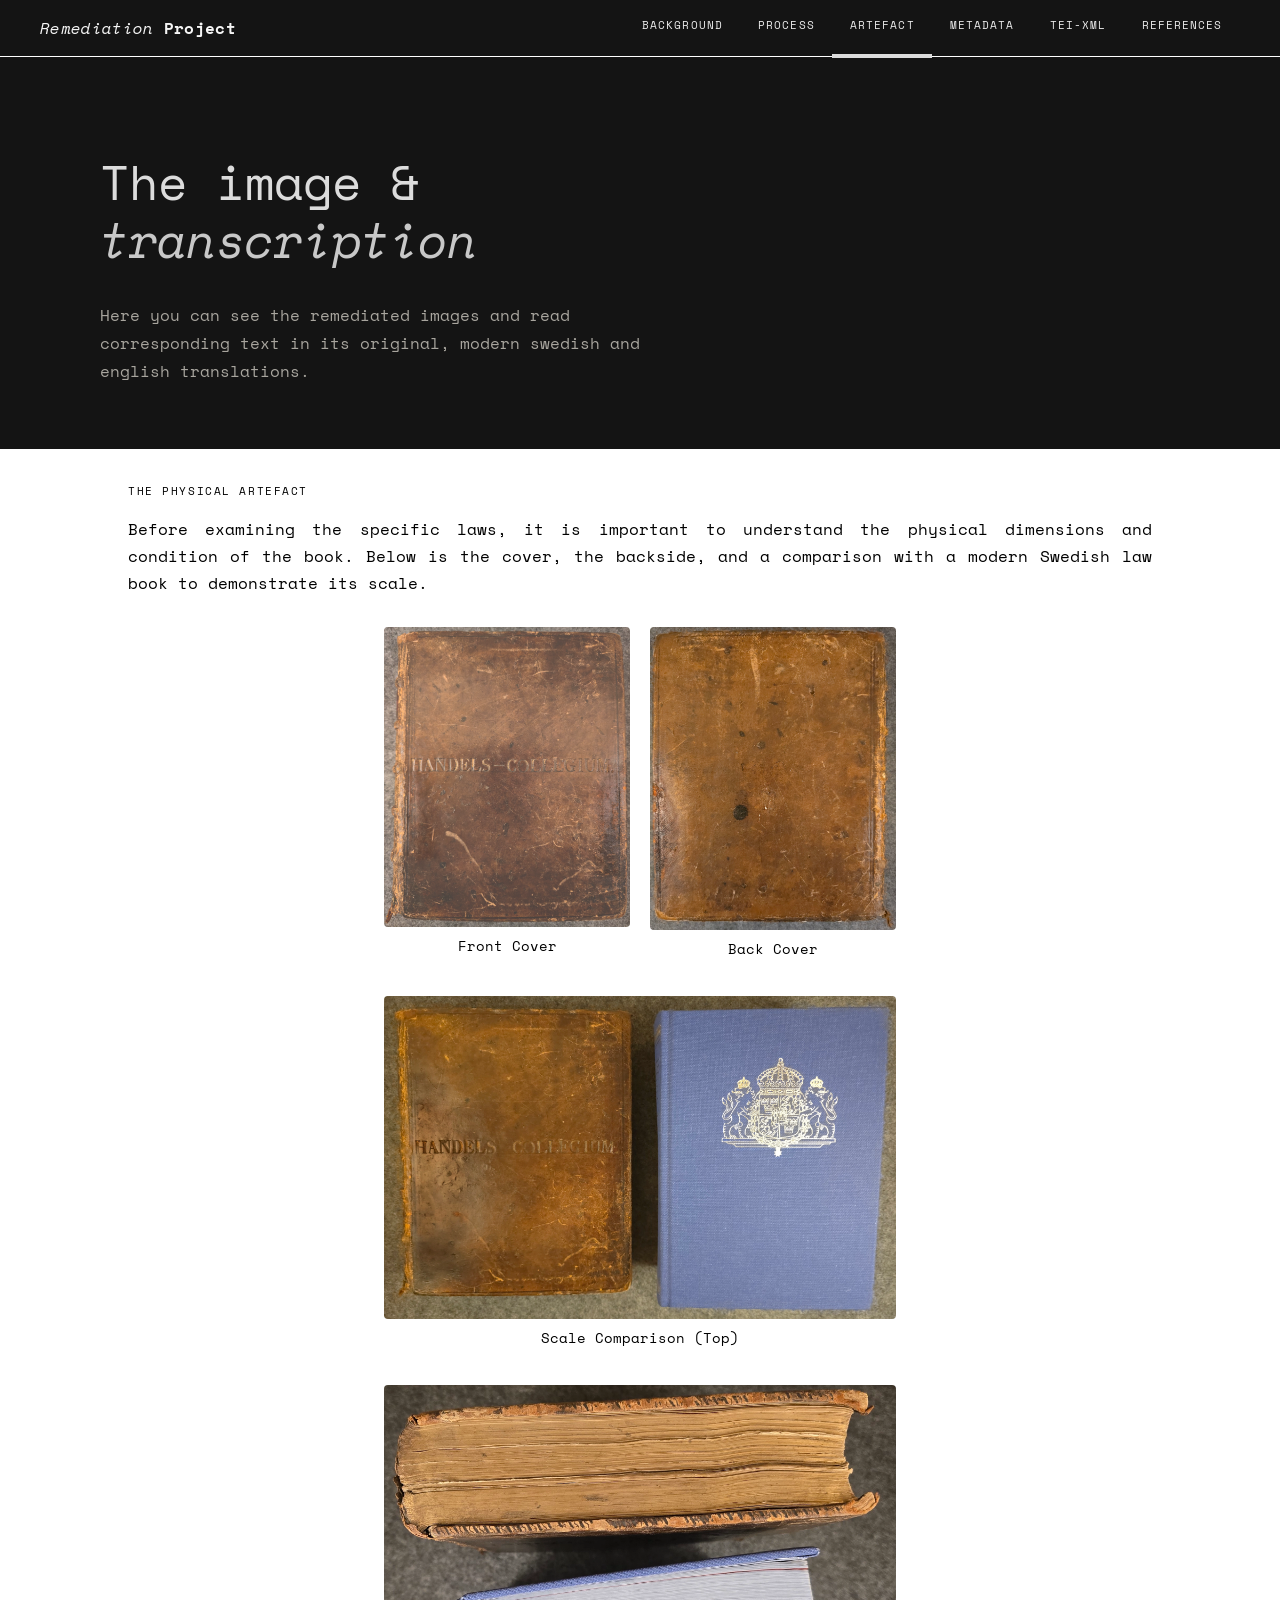
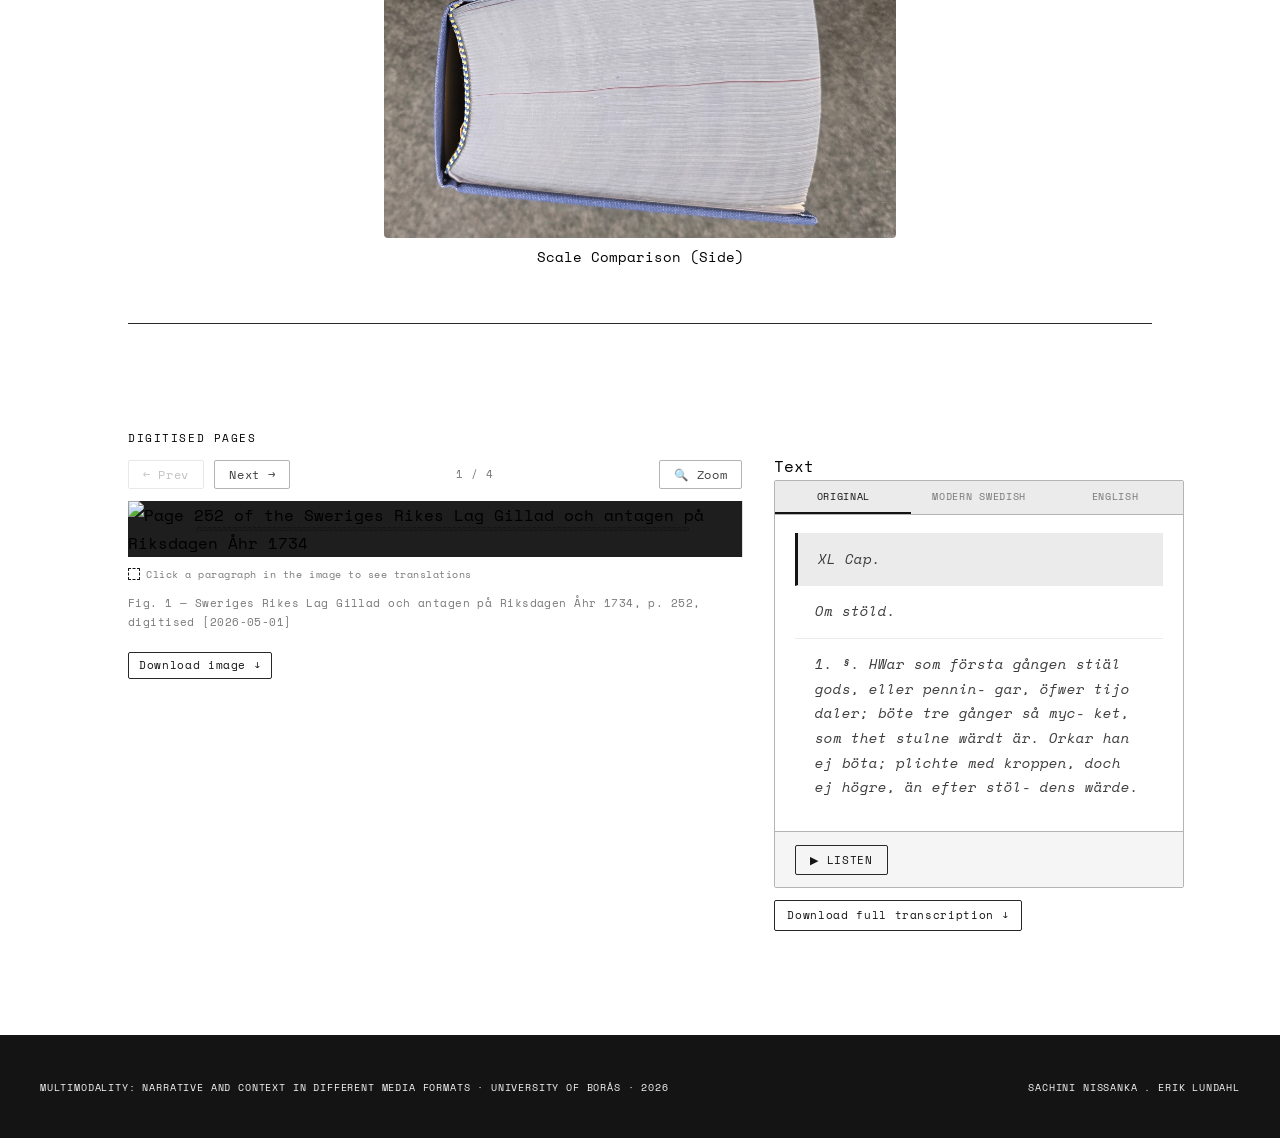
==== artefact.html @ ec4bb56c "add gitignore for .tiff files, finalized process page, changed jpeg to webp for all files, add .tiff" ====
<!DOCTYPE html>
<html lang="en">
<head>
  <meta charset="UTF-8">
  <meta name="viewport" content="width=device-width, initial-scale=1.0">
  <title>Multimodality Remediation Project</title>
  <link href="https://fonts.googleapis.com/css2?family=Space+Mono:wght@400;700&display=swap" rel="stylesheet">
  <link rel="stylesheet" href="style.css">
  <script src="https://code.responsivevoice.org/responsivevoice.js?key=Y696Lh6s"></script>
</head>
<body>
    <nav>
        <a href="index.html" class="nav-logo">Remediation <span>Project</span></a>
        <ul class="nav-links">
            <li><a href="index.html">Background</a></li>
            <li><a href="process.html">Process</a></li>
            <li><a href="artefact.html", class="active">Artefact</a></li>
            <li><a href="metadata.html">Metadata</a></li>
            <li><a href="teixml.html">TEI-XML</a></li>
            <li><a href="references.html">references</a></li>
        </ul>
    </nav>
    <header class="page-header">
        <div class="page-header-inner">
            <h1>The image &<br><em>transcription</em></h1>
            <p>Here you can see the remediated images and read corresponding text in its original, modern swedish and english translations.</p>
        </div>
    </header>
    <div class="lightbox" id="lightbox" onclick="closeLightbox()">
      <div class="lightbox-inner" onclick="event.stopPropagation()">
        <button class="lightbox-close" onclick="closeLightbox()">&times;</button>
        <img class="lightbox-img" id="lightbox-img" src="" alt="">
      </div>
    </div>
    <main class="artefact-main" style="padding-bottom: 2rem;">
        <div>
            <span class="topic">The Physical Artefact</span>
            <div class="bodytext">
                <p>Before examining the specific laws, it is important to understand the physical dimensions and condition of the book. Below is the cover, the backside, and a comparison with a modern Swedish law book to demonstrate its scale.</p>
            </div>
            
            <div class="book-showcase-grid"> 
                <div class="gallery-item">
                    <img src="assets/images/DocumentCoverwMetadata.webp" alt="Front cover of the 1734 Law book">
                    <p class="caption">Front Cover</p>
                </div>
                <div class="gallery-item">
                    <img src="assets/images/BackgroundDocumentwMetadata.webp" alt="Back cover of the 1734 Law book">
                    <p class="caption">Back Cover</p>
                </div>

                <div class="gallery-item showcase-wide">
                    <img src="assets/images/DocumentComparisonTopwMetadata.webp" alt="1734 Law book next to modern law book">
                    <p class="caption">Scale Comparison (Top)</p>
                </div>
                <div class="gallery-item showcase-wide">
                    <img src="assets/images/DocumentComparisonSidewMetadata.webp" alt="Thickness comparison of the books">
                    <p class="caption">Scale Comparison (Side)</p>
                </div>
            </div>
        </div>
        <hr class="rule">
    </main>

    <main class="artefact-main">
        <div class="image-page-grid">
    <div>
      <span class="topic">Digitised pages</span>
      <div class="img-nav">
        <button class="nav-btn" id="prev-btn" onclick="changeImage(-1)" disabled>&larr; Prev</button>
        <button class="nav-btn" id="next-btn" onclick="changeImage(1)">Next &rarr;</button>
        <span class="img-counter" id="img-counter">1 / 4</span>
        <button class="nav-btn zoom-btn" onclick="openLightbox()" title="Zoom in">&#128269; Zoom</button>
      </div>
      <div class="img-container" id="img-container">
        <img
          id="main-img"
          src="assets/images/P1stoldwMetadataedit.webp"
          alt="Page 252 of the Sweriges Rikes Lag Gillad och antagen på Riksdagen Åhr 1734"
        >
        <div class="zone-overlay" id="zone-overlay"></div>
      </div>
      <p class="img-hint">Click a paragraph in the image to see translations</p>
      <p class="img-caption" id="img-caption">Fig. 1 &mdash; Sweriges Rikes Lag Gillad och antagen på Riksdagen Åhr 1734, p. 252, digitised [2026-05-01]</p>
      <a class="img-download" href="assets/images/P1stoldwMetadataedit.webp" download id="img-download">Download image &darr;</a>
    </div>
    <div class="trans-right">
      <span class="label">Text</span>
      <div class="trans-card visible" id="trans-card">
        <div class="trans-tabs">
          <button class="trans-tab active" data-tab="original" onclick="switchTab(this)">Original</button>
          <button class="trans-tab" data-tab="modern" onclick="switchTab(this)">Modern Swedish</button>
          <button class="trans-tab" data-tab="english" onclick="switchTab(this)">English</button>
        </div>
        <div class="trans-body" id="trans-body"></div>
        <div class="tts-bar">
          <button class="tts-btn" id="tts-btn" onclick="toggleSpeech()">&#9654; Listen</button>
        </div>
      </div>
      <a class="trans-download" id="trans-download" href="assets/transcriptions/lb17919007_5_0288.txt" download>
        Download full transcription &darr;
      </a>
    </div>
  </div>
  </div>
    </main>
    <footer>
        <p>Multimodality: Narrative and Context in Different Media Formats · University of Borås · 2026</p>
        <p>Sachini Nissanka . Erik Lundahl</p>
    </footer>
<script src="script.js"></script>
</body>
</html>
---- style.css ----
html {
  background-color: rgb(255, 255, 255);
  font-family: "Space Mono", monospace;
  font-size: 16px;
  scroll-behavior: smooth;
  margin: 0;
  padding: 0;
} 

body {
  line-height: 1.75;
  min-height: 100vh;
  margin: 0;
  padding: 0;
}

nav {
  position: sticky;
  top: 0;
  z-index: 100;
  height: 56px;
  background: rgb(20, 20, 20);
  border-bottom: 1px solid rgb(255, 255, 255);
  display: flex;
  align-items: center;
  justify-content: space-between;
  padding: 0 2.5rem;
}

.nav-logo {
  font-size: 1rem;
  font-style: italic;
  color: rgb(245, 245, 245);
  letter-spacing: 0.02em;
  text-decoration: none;
}

.nav-logo span {
  color: rgb(245, 245, 245);
  font-style: normal;
  font-weight: 600;
}

.nav-links {
  display: flex;
  gap: 0;
  list-style: none;
}

.nav-links a {
  display: flex;
  align-items: center;
  height: 56px;
  padding: 0 1.1rem;
  font-size: 0.68rem;
  letter-spacing: 0.1em;
  text-transform: uppercase;
  color: rgb(235, 235, 235);
  text-decoration: none;
  border-bottom: 4px solid transparent;
  transition: color 0.2s, border-color 0.2s;
}

.nav-links a:hover,
.nav-links a.active {
  color: rgb(235, 235, 235);
  border-bottom-color: rgb(220, 220, 220);
}

.page-header {
  background: rgb(20, 20, 20);
  color: rgb(220, 220, 220);
  padding: 4rem 2.5rem 3rem;
  position: relative;
  overflow: hidden;
}

.page-header-inner {
  max-width: 1080px;
  margin: 0 auto;
}

.page-header h1 {
  font-size: clamp(1.8rem, 4vw, 3rem);
  font-weight: 400;
  line-height: 1.2;
  max-width: 640px;
}

.page-header h1 em {
  color: rgb(200, 200, 200);
}

.page-header p {
  margin-top: 1rem;
  font-size: 1rem;
  color: rgba(247,242,232,0.65);
  max-width: 540px;
  font-weight: 300;
}

main {
  max-width: 1080px;
  margin: 0 auto;
  padding: 3rem 2.5rem 5rem;
}

.topic {
  font-size: 0.7rem;
  letter-spacing: 0.14em;
  text-transform: uppercase;
  margin-bottom: 0.75rem;
  display: block;
}

.bodytext h2 {
  font-size: 1.35rem;
  font-weight: 400;
  margin: 2rem 0 0.75rem;
}

.bodytext h2:first-child { margin-top: 0; }

.bodytext p {
  margin-bottom: 1rem;
  font-size: 0.97rem;
  text-align: justify;
}

.bodytext p:last-child { margin-bottom: 0; }

.bodytext ol {
  padding-left: 1.5rem;
  margin-bottom: 1rem;
}

.bodytext ol li {
  font-size: 0.97rem;
  line-height: 2;
  margin-bottom: 1rem;
  text-align: justify;
}

.rule {
  border: none;
  border-top: 1px solid rgb(40, 40, 40);
  margin: 2.5rem 0;
  position: relative;
}

.rule::after {
  background: rgb(255, 255, 255); 
  color: rgb(120, 120, 120);
}

.image-page-grid {
      display: grid;
      grid-template-columns: 1fr 1fr;
      gap: 2.5rem;
      align-items: start;
      margin: 2rem 0;
    }

    @media (max-width: 700px) {
        .image-page-grid { grid-template-columns: 1fr; }
    }

    .img-nav {
      display: flex;
      align-items: center;
      gap: 10px;
      margin-bottom: 0.75rem;
    }

    .nav-btn {
        padding: 5px 14px;
        border: 1px solid rgb(180, 180, 180);
        border-radius: 2px;
        background: transparent;
        color: rgb(60, 60, 60);
        font-family: "Space Mono", monospace;
        font-size: 0.72rem;
        letter-spacing: 0.06em;
        cursor: pointer;
        transition: background 0.15s, color 0.15s;
    }

    .nav-btn:hover:not(:disabled) {
        background: rgb(235, 235, 235);
        color: rgb(20, 20, 20);
    }

    .nav-btn:disabled { opacity: 0.3; cursor: default; }

    .img-counter {
        font-family: "Space Mono", monospace;
        font-size: 0.68rem;
        color: rgb(120, 120, 120);
        letter-spacing: 0.06em;
        margin-left: auto;
    }

    .img-container {
        position: relative;
        width: 100%;
        border: 1px solid rgb(180, 180, 180);
        border-radius: 2px;
        overflow: hidden;
        background: rgb(235, 235, 235);
        cursor: crosshair;
    }

    .img-container img {
        width: 100%;
        height: auto;
        display: block;
    }

    .zone-overlay {
      position: absolute;
      inset: 0;
      pointer-events: none; 
    }

    .zone {
        position: absolute;
        pointer-events: all;
        cursor: pointer;
        border: 1.5px dashed transparent;
        border-radius: 2px;
        transition: background 0.15s, border-color 0.15s;
    }

    .zone:hover {
        background: rgba(20, 20, 20, 0.06);
        border-color: rgba(20, 20, 20, 0.35);
    }


    .zone.active {
        background: rgba(20, 20, 20, 0.08);
        border-color: rgb(20, 20, 20);
    }


    .img-hint {
        font-family: "Space Mono", monospace;
        font-size: 0.65rem;
        color: rgb(120, 120, 120);
        letter-spacing: 0.05em;
        margin-top: 0.5rem;
        display: flex;
        align-items: center;
        gap: 6px;
    }

    .img-hint::before {
        content: '';
        display: inline-block;
        width: 10px;
        height: 10px;
        border: 1.5px dashed rgb(20, 20, 20);
        border-radius: 1px;
        flex-shrink: 0;
    }


    .img-caption {
        font-family: "Space Mono", monospace;
        font-size: 0.68rem;
        color: rgb(120, 120, 120);
        margin-top: 0.4rem;
        letter-spacing: 0.04em;
    }

    .img-download {
        display: inline-block;
        margin-top: 0.6rem;
        font-family: "Space Mono", monospace;
        font-size: 0.68rem;
        color: rgb(20, 20, 20);
        letter-spacing: 0.06em;
        text-decoration: none;
        border: 1px solid rgb(40, 40, 40);
        padding: 3px 10px;
        border-radius: 2px;
        transition: background 0.15s;
    }

    .img-download:hover { background: rgb(235, 235, 235); }

    .trans-right {
      width: 100%;
    }

    .empty-state {
        border: 1px dashed rgb(180, 180, 180);
        border-radius: 2px;
        padding: 2.5rem 1.5rem;
        text-align: center;
        font-size: 0.88rem;
        color: rgb(120, 120, 120);
        font-style: italic;
    }

    .trans-card {
        border: 1px solid rgb(180, 180, 180);
        border-radius: 2px;
        overflow: hidden;
        display: none;
    }

    .trans-card.visible { display: block; }

    .trans-card-header {
        background: rgb(235, 235, 235);
        padding: 0.75rem 1.1rem;
        border-bottom: 1px solid rgb(180, 180, 180);
        display: flex;
        align-items: baseline;
        gap: 0.75rem;
    }

   .trans-card-num {
  font-size: 0.65rem;
  color: rgb(20, 20, 20);
  letter-spacing: 0.1em;
  text-transform: uppercase;
}

.trans-card-title {
  font-size: 0.82rem;
  color: rgb(120, 120, 120);
  font-style: italic;
}

.trans-tabs {
  display: flex;
  border-bottom: 1px solid rgb(180, 180, 180);
  background: rgb(235, 235, 235);
}

.trans-tab {
  flex: 1;
  padding: 8px 4px;
  font-family: "Space Mono", monospace;
  font-size: 0.62rem;
  letter-spacing: 0.07em;
  text-transform: uppercase;
  text-align: center;
  cursor: pointer;
  color: rgb(120, 120, 120);
  background: transparent;
  border: none;
  border-bottom: 2px solid transparent;
  transition: color 0.15s, border-color 0.15s;
}

.trans-tab:hover { color: rgb(60, 60, 60); }

.trans-tab.active {
  color: rgb(20, 20, 20);
  border-bottom-color: rgb(20, 20, 20);
}

.trans-body {
  padding: 1.1rem 1.25rem;
  font-size: 0.92rem;
  line-height: 1.8;
  color: rgb(60, 60, 60);
}

.trans-body.is-original { font-style: italic; }

.trans-download {
  display: inline-block;
  margin-top: 0.75rem;
  font-family: "Space Mono", monospace;
  font-size: 0.68rem;
  color: rgb(20, 20, 20);
  letter-spacing: 0.06em;
  text-decoration: none;
  border: 1px solid rgb(40, 40, 40);
  padding: 5px 12px;
  border-radius: 2px;
  transition: background 0.15s;
}

.trans-download:hover { background: rgb(235, 235, 235); }

.about-grid {
  display: grid;
  grid-template-columns: 2fr 1fr;
  gap: 2rem;
  align-items: stretch;  /* changed from start to stretch */
}

.about-grid img {
  width: 100%;
  object-fit: cover;
  border: 1px solid rgb(180, 180, 180);
  border-radius: 2px;
  display: block;
}

.img-toolbar {
  display: flex;
  align-items: center;
  gap: 12px;
  padding: 0.6rem 1rem;
  background: rgb(20, 20, 20);
  border-bottom: 1px solid rgb(40, 40, 40);
}

.img-toolbar .img-counter {
  color: rgb(180, 180, 180);
}

.img-toolbar .img-hint {
  margin-left: auto;
  margin-top: 0;
  color: rgb(120, 120, 120);
  border: none;
}

.img-toolbar .img-hint::before {
  border-color: rgb(120, 120, 120);
}

.img-toolbar .nav-btn {
  border-color: rgb(80, 80, 80);
  color: rgb(200, 200, 200);
}

.img-toolbar .nav-btn:hover:not(:disabled) {
  background: rgb(40, 40, 40);
  color: rgb(255, 255, 255);
}

.artefact-main {
  max-width: 80%;
  padding: 2rem 0 5rem 0;
}

.image-page-grid {
  display: grid;
  grid-template-columns: 3fr 2fr;  
  gap: 0;
  align-items: start;
  margin: 0;
}

@media (max-width: 700px) {
  .image-page-grid { grid-template-columns: 1fr; }
}

.img-container {
  position: relative;
  width: 100%;
  border: none;           
  border-right: 1px solid rgb(220, 220, 220);
  border-radius: 0;       
  overflow: hidden;
  background: rgb(30, 30, 30);  
  cursor: crosshair;
}

.img-container img {
  width: 100%;
  height: auto;
  display: block;
}

.trans-right {
  width: 100%;
  padding: 1.5rem 2rem;
  position: sticky;
  top: 56px;             
}

.meta-table {
  width: 100%;
  border-collapse: collapse;
  font-size: 0.88rem;
}

.meta-table tr {
  border-bottom: 1px solid rgb(220, 220, 220);
}

.meta-table tr:first-child {
  border-top: 1px solid rgb(220, 220, 220);
}

.meta-table td {
  padding: 0.6rem 0;
  vertical-align: top;
}

.meta-table td:first-child {
  font-family: "Space Mono", monospace;
  font-size: 0.72rem;
  letter-spacing: 0.05em;
  color: rgb(20, 20, 20);
  font-weight: 700;
  width: 150px;
  padding-right: 1rem;
  padding-top: 0.75rem;
}

.meta-table td:last-child {
  color: rgb(60, 60, 60);
}

.tts-bar {
  padding: 0.75rem 1.25rem;
  border-top: 1px solid rgb(180, 180, 180);
  background: rgb(245, 245, 245);
}

.tts-btn {
  font-family: "Space Mono", monospace;
  font-size: 0.68rem;
  letter-spacing: 0.06em;
  text-transform: uppercase;
  padding: 6px 14px;
  border: 1px solid rgb(40, 40, 40);
  border-radius: 2px;
  background: transparent;
  color: rgb(20, 20, 20);
  cursor: pointer;
  transition: background 0.15s, color 0.15s;
}

.tts-btn:hover {
  background: rgb(20, 20, 20);
  color: rgb(255, 255, 255);
}

.tts-btn.speaking {
  background: rgb(20, 20, 20);
  color: rgb(255, 255, 255);
}

.lightbox {
  display: none;
  position: fixed;
  inset: 0;
  background: rgba(0, 0, 0, 0.92);
  z-index: 1000;
  align-items: center;
  justify-content: center;
}

.lightbox.open {
  display: flex;
}

.lightbox-inner {
  position: relative;
  max-width: 90vw;
  max-height: 90vh;
}

.lightbox-img {
  max-width: 90vw;
  max-height: 90vh;
  object-fit: contain;
  display: block;
  border: 1px solid rgb(60, 60, 60);
}

.lightbox-close {
  position: absolute;
  top: -14px;
  right: -14px;
  width: 32px;
  height: 32px;
  background: rgb(20, 20, 20);
  border: 1px solid rgb(80, 80, 80);
  border-radius: 50%;
  color: rgb(220, 220, 220);
  font-size: 1.1rem;
  cursor: pointer;
  display: flex;
  align-items: center;
  justify-content: center;
  line-height: 1;
}

.lightbox-close:hover {
  background: rgb(255, 255, 255);
  color: rgb(20, 20, 20);
}

.zoom-btn {
  margin-left: auto;
}

.para-block {
  padding: 0.85rem 1.25rem;
  border-bottom: 1px solid rgb(235, 235, 235);
  cursor: pointer;
  transition: background 0.15s;
}

.para-block:last-child {
  border-bottom: none;
}

.para-block:hover {
  background: rgb(248, 248, 248);
}

.para-block-active {
  background: rgb(235, 235, 235);
  border-left: 3px solid rgb(20, 20, 20);
}

.para-block p {
  margin: 0;
  font-size: 0.88rem;
  line-height: 1.75;
  color: rgb(60, 60, 60);
}

.para-block p.is-original {
  font-style: italic;
}

.xml-viewer-wrap { margin: 2rem 0; }

    .xml-file-tabs {
      display: flex;
      gap: 6px;
      flex-wrap: wrap;
      margin-bottom: 1rem;
    }

    .xml-file-tab {
      font-family: "Space Mono", monospace;
      font-size: 0.65rem;
      letter-spacing: 0.08em;
      text-transform: uppercase;
      padding: 6px 14px;
      border: 1px solid rgb(180, 180, 180);
      border-radius: 2px;
      background: transparent;
      color: rgb(120, 120, 120);
      cursor: pointer;
      transition: background 0.15s, color 0.15s, border-color 0.15s;
    }

    .xml-file-tab:hover {
      background: rgb(235, 235, 235);
      color: rgb(20, 20, 20);
    }

    .xml-file-tab.active {
      background: rgb(20, 20, 20);
      color: rgb(255, 255, 255);
      border-color: rgb(20, 20, 20);
    }

    .xml-box {
      background: rgb(20, 20, 20);
      border-radius: 2px;
      overflow: hidden;
      border: 1px solid rgb(40, 40, 40);
    }

    .xml-box-toolbar {
      background: rgb(30, 30, 30);
      padding: 0.5rem 1rem;
      display: flex;
      align-items: center;
      justify-content: space-between;
      border-bottom: 1px solid rgb(40, 40, 40);
    }

    .xml-box-filename {
      font-family: "Space Mono", monospace;
      font-size: 0.65rem;
      letter-spacing: 0.08em;
      color: rgb(160, 160, 160);
    }

    .xml-box-actions {
      display: flex;
      gap: 8px;
      align-items: center;
    }

    .xml-copy-btn {
      font-family: "Space Mono", monospace;
      font-size: 0.62rem;
      letter-spacing: 0.07em;
      text-transform: uppercase;
      padding: 3px 10px;
      border: 1px solid rgb(80, 80, 80);
      border-radius: 2px;
      background: transparent;
      color: rgb(160, 160, 160);
      cursor: pointer;
      transition: background 0.15s, color 0.15s;
    }

    .xml-copy-btn:hover {
      background: rgb(50, 50, 50);
      color: rgb(220, 220, 220);
    }

    .xml-download-btn {
      font-family: "Space Mono", monospace;
      font-size: 0.62rem;
      letter-spacing: 0.07em;
      text-transform: uppercase;
      padding: 3px 10px;
      border: 1px solid rgb(80, 80, 80);
      border-radius: 2px;
      background: transparent;
      color: rgb(160, 160, 160);
      text-decoration: none;
      transition: background 0.15s, color 0.15s;
    }

    .xml-download-btn:hover {
      background: rgb(50, 50, 50);
      color: rgb(220, 220, 220);
    }

    .xml-content {
      padding: 1.25rem 1.5rem;
      font-family: "Space Mono", monospace;
      font-size: 0.75rem;
      line-height: 1.9;
      overflow-x: auto;
      white-space: pre-wrap;      
      word-break: break-word; 
      color: rgb(200, 200, 200);
      max-height: 520px;
      overflow-y: auto;
    }

    .xt { color: rgb(120, 180, 255); }
    .xa { color: rgb(255, 180, 100); }
    .xv { color: rgb(150, 210, 150); }
    .xc { color: rgb(100, 110, 120); }

    .xml-loading {
      padding: 2rem;
      text-align: center;
      font-family: "Space Mono", monospace;
      font-size: 0.72rem;
      color: rgb(100, 100, 100);
      letter-spacing: 0.06em;
    }

    .xml-error {
      padding: 2rem;
      text-align: center;
      font-family: "Space Mono", monospace;
      font-size: 0.72rem;
      color: rgb(200, 100, 100);
      letter-spacing: 0.06em;
      line-height: 1.8;
    }

    .copy-confirm {
      font-family: "Space Mono", monospace;
      font-size: 0.62rem;
      color: rgb(100, 200, 100);
      letter-spacing: 0.07em;
    }

    /* ── TAGS TWO COLUMN ── */
    .tags-two-col {
      display: grid;
      grid-template-columns: 3fr 2fr;
      gap: 3rem;
      margin: 1.5rem 0;
      align-items: start;
    }

    @media (max-width: 700px) {
      .tags-two-col { grid-template-columns: 1fr; gap: 2rem; }
    }

    code {
      font-family: "Space Mono", monospace;
      font-size: 0.82em;
      color: rgb(20, 20, 20);
      background: rgb(235, 235, 235);
      padding: 1px 5px;
      border-radius: 2px;
    }

footer {
  background: rgb(20, 20, 20);
  padding: 2rem 2.5rem;
  display: flex;
  justify-content: space-between;
  align-items: center;
  flex-wrap: wrap;
  gap: 1rem;
}

footer p {
  font-size: 0.65rem;
  letter-spacing: 0.08em;
  text-transform: uppercase;
  color: rgb(245, 245, 245);
}
/* Creates the flexible side-by-side layout */
.workspace-layout {
    display: flex;
    align-items: flex-start;
    gap: 30px; 
    margin-top: 20px;
}

/* The dynamic, flexible image container */
.workspace-image {
    /* flex: grow shrink basis. 
       This tells it to take up 45% of the row, no matter what. */
    flex: 0 0 50%; 
    max-width: 50%; /* Failsafe to prevent overflowing */
}

/* The image adapts perfectly to its container */
.workspace-image img {
    width: 100%; 
    height: auto;       /* Preserves the natural aspect ratio */
    border-radius: 4px; 
    display: block; 
}

/* The dynamic text container */
.workspace-text {
    flex: 1;            /* Tells the text to take up whatever space is left over */
    min-width: 0; 
}

/* --- PRO TIP: MOBILE RESPONSIVENESS --- */
/* When the screen gets smaller than an iPad (768px), stack them on top of each other instead of side-by-side */
@media (max-width: 768px) {
    .workspace-layout {
        flex-direction: column; /* Stacks the items vertically */
    }
    
    .workspace-image {
        flex: 1 1 100%;
        max-width: 100%; /* Image takes up the full width on phones */
    }
}
/* The floating wrapper for the XML popup */
.modal-content {
    width: 600px; 
    box-shadow: 0 15px 35px rgba(0, 0, 0, 0.4); /* Nice heavy drop shadow */
    margin: 0;
    /* Background colors, fonts, and borders are now automatically inherited from .xml-box! */
}
.workspace-layout {
    display: flex;
    align-items: flex-start;
    gap: 30px; 
    margin-top: 20px;
}

/* Controls the pop-up window's position */
.modal {
    display: none; 
    position: absolute; 
    z-index: 1000; 
}
/* --- NEW: 3-Column Image Gallery --- */
.iteration-gallery {
    display: grid;
    /* This creates 3 equal-width columns */
    grid-template-columns: repeat(3, 1fr);
    gap: 20px; /* Space between the images */
    margin-top: 30px;
    margin-bottom: 30px;
}

.gallery-item img {
    width: 100%;
    height: auto;
    border-radius: 4px;
    display: block;
}

.gallery-item .caption {
    text-align: center; /* Centers the caption under each image */
    font-size: 0.85em;
    margin-top: 8px;
}

/* Make it responsive for mobile devices */
@media (max-width: 768px) {
    .iteration-gallery {
        /* On small screens, stack the images 1 on top of the other */
        grid-template-columns: 1fr; 
    }
}
/* Modifier for 2-column galleries */
.iteration-gallery.two-col {
    grid-template-columns: repeat(2, 1fr);
}
/* Make all metadata images interactive with a hover fade */
.metadata-image {
    cursor: pointer;
    transition: opacity 0.2s ease;
}

.metadata-image:hover {
    opacity: 0.88;
}
/* Clever asymmetric grid for mixed aspect ratios */
.iteration-gallery.mixed-col {
    /* The right column gets 1.8x more space than the left */
    grid-template-columns: 1fr 1.77fr; 
    align-items: center; /* Vertically centers them if heights are slightly off */
}
/* --- The Stacked Book Showcase (50% Smaller) --- */
.book-showcase-grid {
    display: grid;
    grid-template-columns: repeat(2, 1fr); 
    gap: 20px;
    
    /* NEW: Shrink the grid to 50% and center it */
    width: 50%; 
    margin-top: 30px;
    margin-left: auto; 
    margin-right: auto; 
}

/* Tells the wide images to stretch across BOTH columns */
.book-showcase-grid .showcase-wide {
    grid-column: span 2; 
}

.book-showcase-grid img {
    width: 100%; /* Keeps the image fitting its new, smaller column perfectly */
    height: auto;
    border-radius: 4px;
    display: block;
}

/* Center the captions to match the centered gallery */
.book-showcase-grid .caption {
    text-align: center;
}

/* Mobile Responsiveness: Make it bigger on small screens so it's still readable */
@media (max-width: 768px) {
    .book-showcase-grid {
        width: 80%; /* Gives it a bit more room on tablets */
    }
}

@media (max-width: 600px) {
    .book-showcase-grid {
        width: 100%; /* Goes back to full width on tiny phone screens */
        grid-template-columns: 1fr; /* Stacks vertically */
    }
    .book-showcase-grid .showcase-wide {
        grid-column: span 1; 
    }
}

.image-compare-container {
    position: relative;
    width: 100%;
    border-radius: 4px;
    overflow: hidden;
    border: 1px solid rgb(180, 180, 180);
    margin-top: 5px;
}

.compare-base {
    display: block;
    width: 100%;
    height: auto;
}


.compare-overlay {
    position: absolute;
    top: 0;
    left: 0;
    width: 100%;
    height: 100%;
    object-fit: cover;
    clip-path: polygon(0 0, 50% 0, 50% 100%, 0 100%); 
}


.compare-slider {
    position: absolute;
    top: 0;
    left: 0;
    width: 100%;
    height: 100%;
    margin: 0;
    opacity: 0; 
    cursor: ew-resize; 
    z-index: 10;
}


.compare-line {
    position: absolute;
    top: 0;
    bottom: 0;
    left: 50%;
    width: 2px;
    background: rgb(255, 255, 255);
    box-shadow: 0 0 5px rgba(0,0,0,0.5);
    z-index: 5;
    pointer-events: none; 
}

.compare-handle {
    position: absolute;
    top: 50%;
    left: 50%;
    transform: translate(-50%, -50%);
    width: 32px;
    height: 32px;
    background: rgb(20, 20, 20);
    color: white;
    border: 2px solid white;
    border-radius: 50%;
    display: flex;
    align-items: center;
    justify-content: center;
    font-size: 14px;
    box-shadow: 0 0 8px rgba(0,0,0,0.5);
}
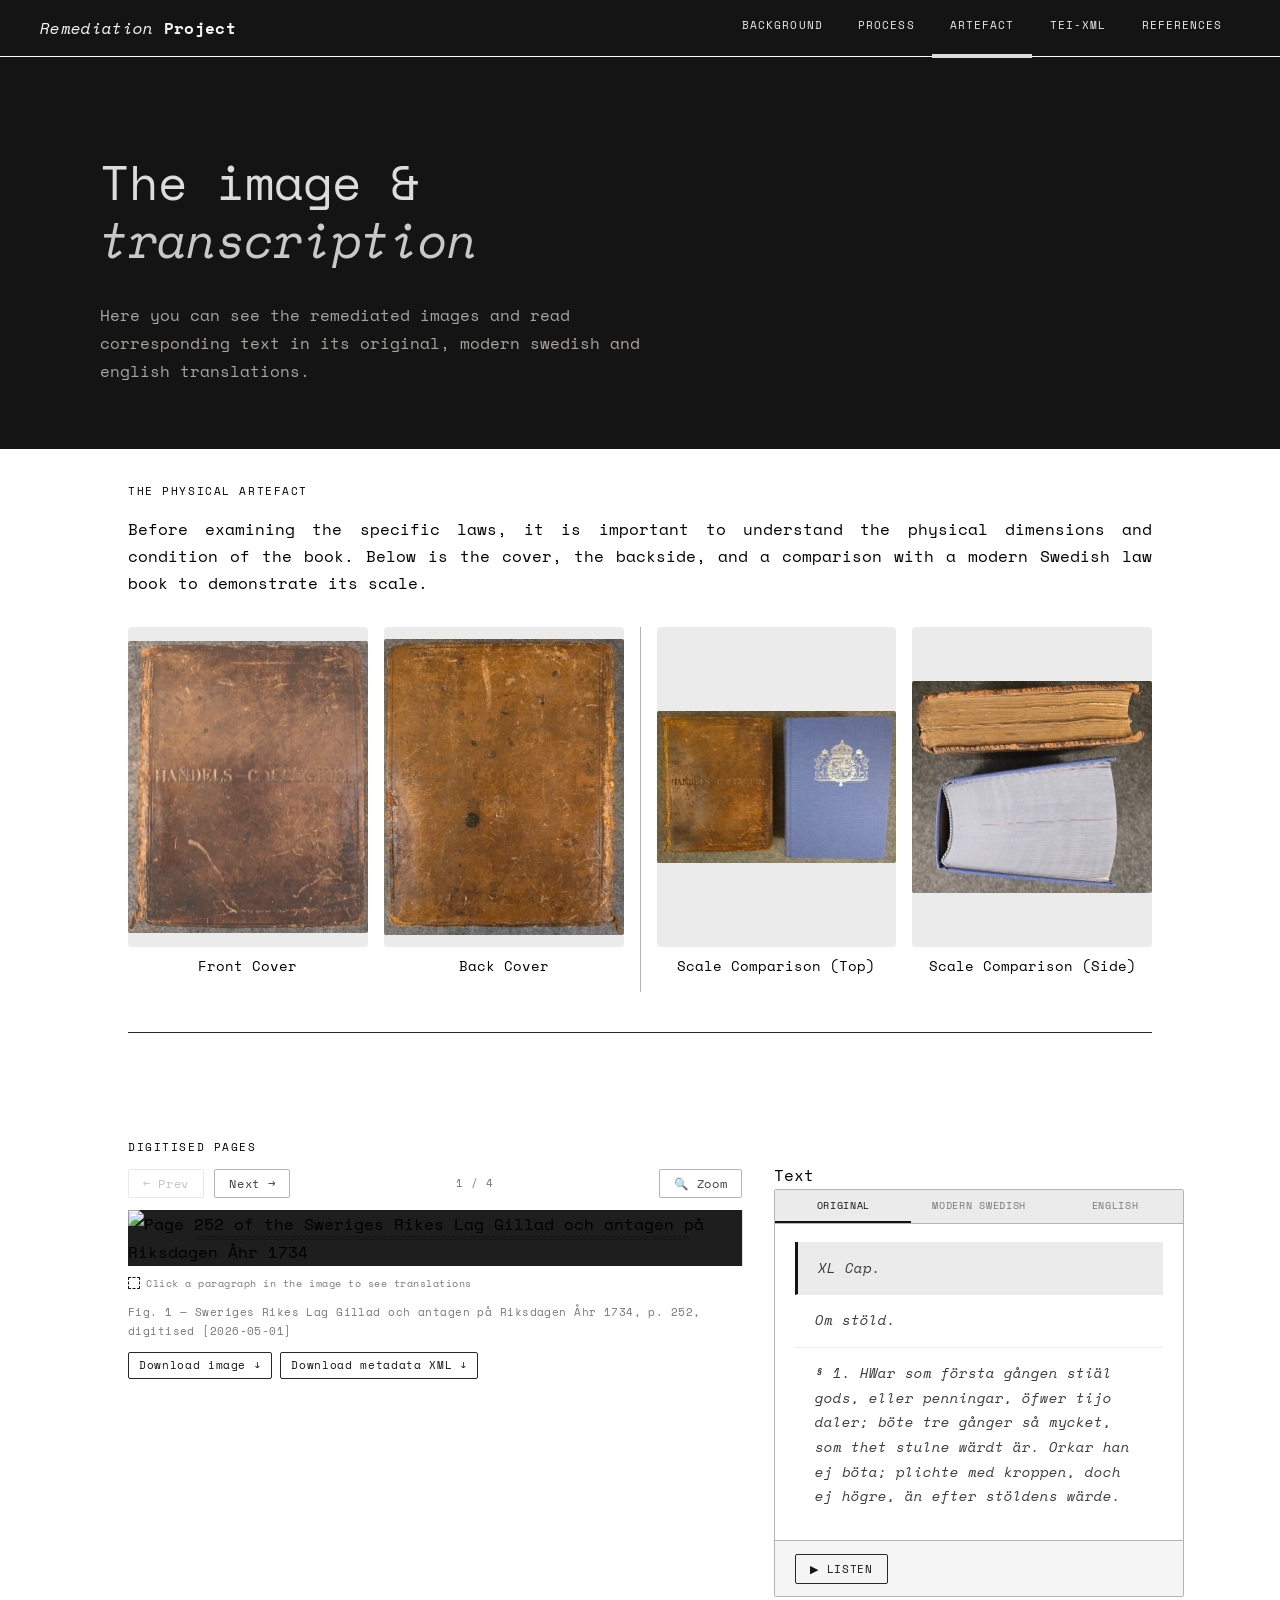
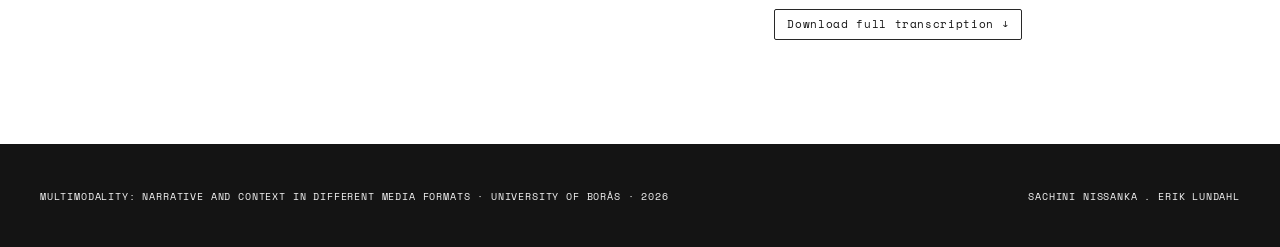
==== commit 81936bcf: "updated artefact and deleted metadata page." ====
--- a/artefact.html
+++ b/artefact.html
@@ -15,7 +15,6 @@
             <li><a href="index.html">Background</a></li>
             <li><a href="process.html">Process</a></li>
             <li><a href="artefact.html", class="active">Artefact</a></li>
-            <li><a href="metadata.html">Metadata</a></li>
             <li><a href="teixml.html">TEI-XML</a></li>
             <li><a href="references.html">references</a></li>
         </ul>
@@ -39,22 +38,32 @@
                 <p>Before examining the specific laws, it is important to understand the physical dimensions and condition of the book. Below is the cover, the backside, and a comparison with a modern Swedish law book to demonstrate its scale.</p>
             </div>
             
-            <div class="book-showcase-grid"> 
+            <div class="book-showcase-grid">
                 <div class="gallery-item">
-                    <img src="assets/images/DocumentCoverwMetadata.webp" alt="Front cover of the 1734 Law book">
+                    <div class="img-frame">
+                        <img src="assets/images/DocumentCoverwMetadata.webp" alt="Front cover of the 1734 Law book">
+                    </div>
                     <p class="caption">Front Cover</p>
                 </div>
                 <div class="gallery-item">
-                    <img src="assets/images/BackgroundDocumentwMetadata.webp" alt="Back cover of the 1734 Law book">
+                    <div class="img-frame">
+                        <img src="assets/images/BackgroundDocumentwMetadata.webp" alt="Back cover of the 1734 Law book">
+                    </div>
                     <p class="caption">Back Cover</p>
                 </div>
 
-                <div class="gallery-item showcase-wide">
-                    <img src="assets/images/DocumentComparisonTopwMetadata.webp" alt="1734 Law book next to modern law book">
+                <div class="divider" aria-hidden="true"></div>
+
+                <div class="gallery-item">
+                    <div class="img-frame">
+                        <img src="assets/images/DocumentComparisonTopwMetadata.webp" alt="1734 Law book next to modern law book">
+                    </div>
                     <p class="caption">Scale Comparison (Top)</p>
                 </div>
-                <div class="gallery-item showcase-wide">
-                    <img src="assets/images/DocumentComparisonSidewMetadata.webp" alt="Thickness comparison of the books">
+                <div class="gallery-item">
+                    <div class="img-frame">
+                        <img src="assets/images/DocumentComparisonSidewMetadata.webp" alt="Thickness comparison of the books">
+                    </div>
                     <p class="caption">Scale Comparison (Side)</p>
                 </div>
             </div>
@@ -82,7 +91,10 @@
       </div>
       <p class="img-hint">Click a paragraph in the image to see translations</p>
       <p class="img-caption" id="img-caption">Fig. 1 &mdash; Sweriges Rikes Lag Gillad och antagen på Riksdagen Åhr 1734, p. 252, digitised [2026-05-01]</p>
-      <a class="img-download" href="assets/images/P1stoldwMetadataedit.webp" download id="img-download">Download image &darr;</a>
+      <div class="img-download-row">
+        <a class="img-download" href="assets/images/P1stoldwMetadataedit.webp" download id="img-download">Download image &darr;</a>
+        <a class="img-download" href="assets/images/P1stoldMetadata.xml" download id="meta-download">Download metadata XML &darr;</a>
+      </div>
     </div>
     <div class="trans-right">
       <span class="label">Text</span>
--- a/style.css
+++ b/style.css
@@ -127,6 +127,10 @@
   text-align: justify;
 }
 
+.bodytextref p{
+  text-align: left;
+}
+
 .bodytext p:last-child { margin-bottom: 0; }
 
 .bodytext ol {
@@ -288,6 +292,18 @@
     }
 
     .img-download:hover { background: rgb(235, 235, 235); }
+
+    .img-download-row {
+        display: flex;
+        flex-wrap: wrap;
+        gap: 8px;
+        margin-top: 0.6rem;
+    }
+
+    /* Remove the individual margin-top now that the row handles spacing */
+    .img-download-row .img-download {
+        margin-top: 0;
+    }
 
     .trans-right {
       width: 100%;
@@ -477,6 +493,8 @@
   position: sticky;
   top: 56px;             
 }
+
+
 
 .meta-table {
   width: 100%;
@@ -922,50 +940,78 @@
     grid-template-columns: 1fr 1.77fr; 
     align-items: center; /* Vertically centers them if heights are slightly off */
 }
-/* --- The Stacked Book Showcase (50% Smaller) --- */
+/* --- Book Showcase: 4 columns, 1 row, vertical divider in the middle --- */
 .book-showcase-grid {
     display: grid;
-    grid-template-columns: repeat(2, 1fr); 
-    gap: 20px;
-    
-    /* NEW: Shrink the grid to 50% and center it */
-    width: 50%; 
+    grid-template-columns: 1fr 1fr 1px 1fr 1fr;
+    gap: 0 16px;
+    width: 100%;
     margin-top: 30px;
-    margin-left: auto; 
-    margin-right: auto; 
-}
-
-/* Tells the wide images to stretch across BOTH columns */
-.book-showcase-grid .showcase-wide {
-    grid-column: span 2; 
-}
-
-.book-showcase-grid img {
-    width: 100%; /* Keeps the image fitting its new, smaller column perfectly */
+    align-items: start;
+}
+
+/* The vertical divider column */
+.book-showcase-grid .divider {
+    grid-column: 3;
+    grid-row: 1 / 3; /* spans both the image row and caption row */
+    background: rgb(180, 180, 180);
+    width: 1px;
+    align-self: stretch;
+    justify-self: center;
+}
+
+/* Each gallery item holds the img + caption */
+.book-showcase-grid .gallery-item {
+    display: flex;
+    flex-direction: column;
+}
+
+/* Uniform image frame: contain keeps full image, no crop */
+.book-showcase-grid .gallery-item .img-frame {
+    width: 100%;
+    height: 320px;
+    background: rgb(235, 235, 235);
+    border-radius: 4px;
+    display: flex;
+    align-items: center;
+    justify-content: center;
+    overflow: hidden;
+}
+
+.book-showcase-grid .gallery-item .img-frame img {
+    max-width: 100%;
+    max-height: 100%;
+    width: auto;
     height: auto;
-    border-radius: 4px;
+    object-fit: contain;
     display: block;
-}
-
-/* Center the captions to match the centered gallery */
+    border-radius: 2px;
+}
+
+/* Center the captions */
 .book-showcase-grid .caption {
     text-align: center;
-}
-
-/* Mobile Responsiveness: Make it bigger on small screens so it's still readable */
+    margin-top: 8px;
+    font-size: 0.85em;
+}
+
+/* Mobile: stack into 2 columns, hide divider */
 @media (max-width: 768px) {
     .book-showcase-grid {
-        width: 80%; /* Gives it a bit more room on tablets */
-    }
-}
-
-@media (max-width: 600px) {
+        grid-template-columns: 1fr 1fr;
+        gap: 16px;
+    }
+    .book-showcase-grid .divider {
+        display: none;
+    }
+    .book-showcase-grid .gallery-item .img-frame {
+        height: 200px;
+    }
+}
+
+@media (max-width: 500px) {
     .book-showcase-grid {
-        width: 100%; /* Goes back to full width on tiny phone screens */
-        grid-template-columns: 1fr; /* Stacks vertically */
-    }
-    .book-showcase-grid .showcase-wide {
-        grid-column: span 1; 
+        grid-template-columns: 1fr;
     }
 }
 
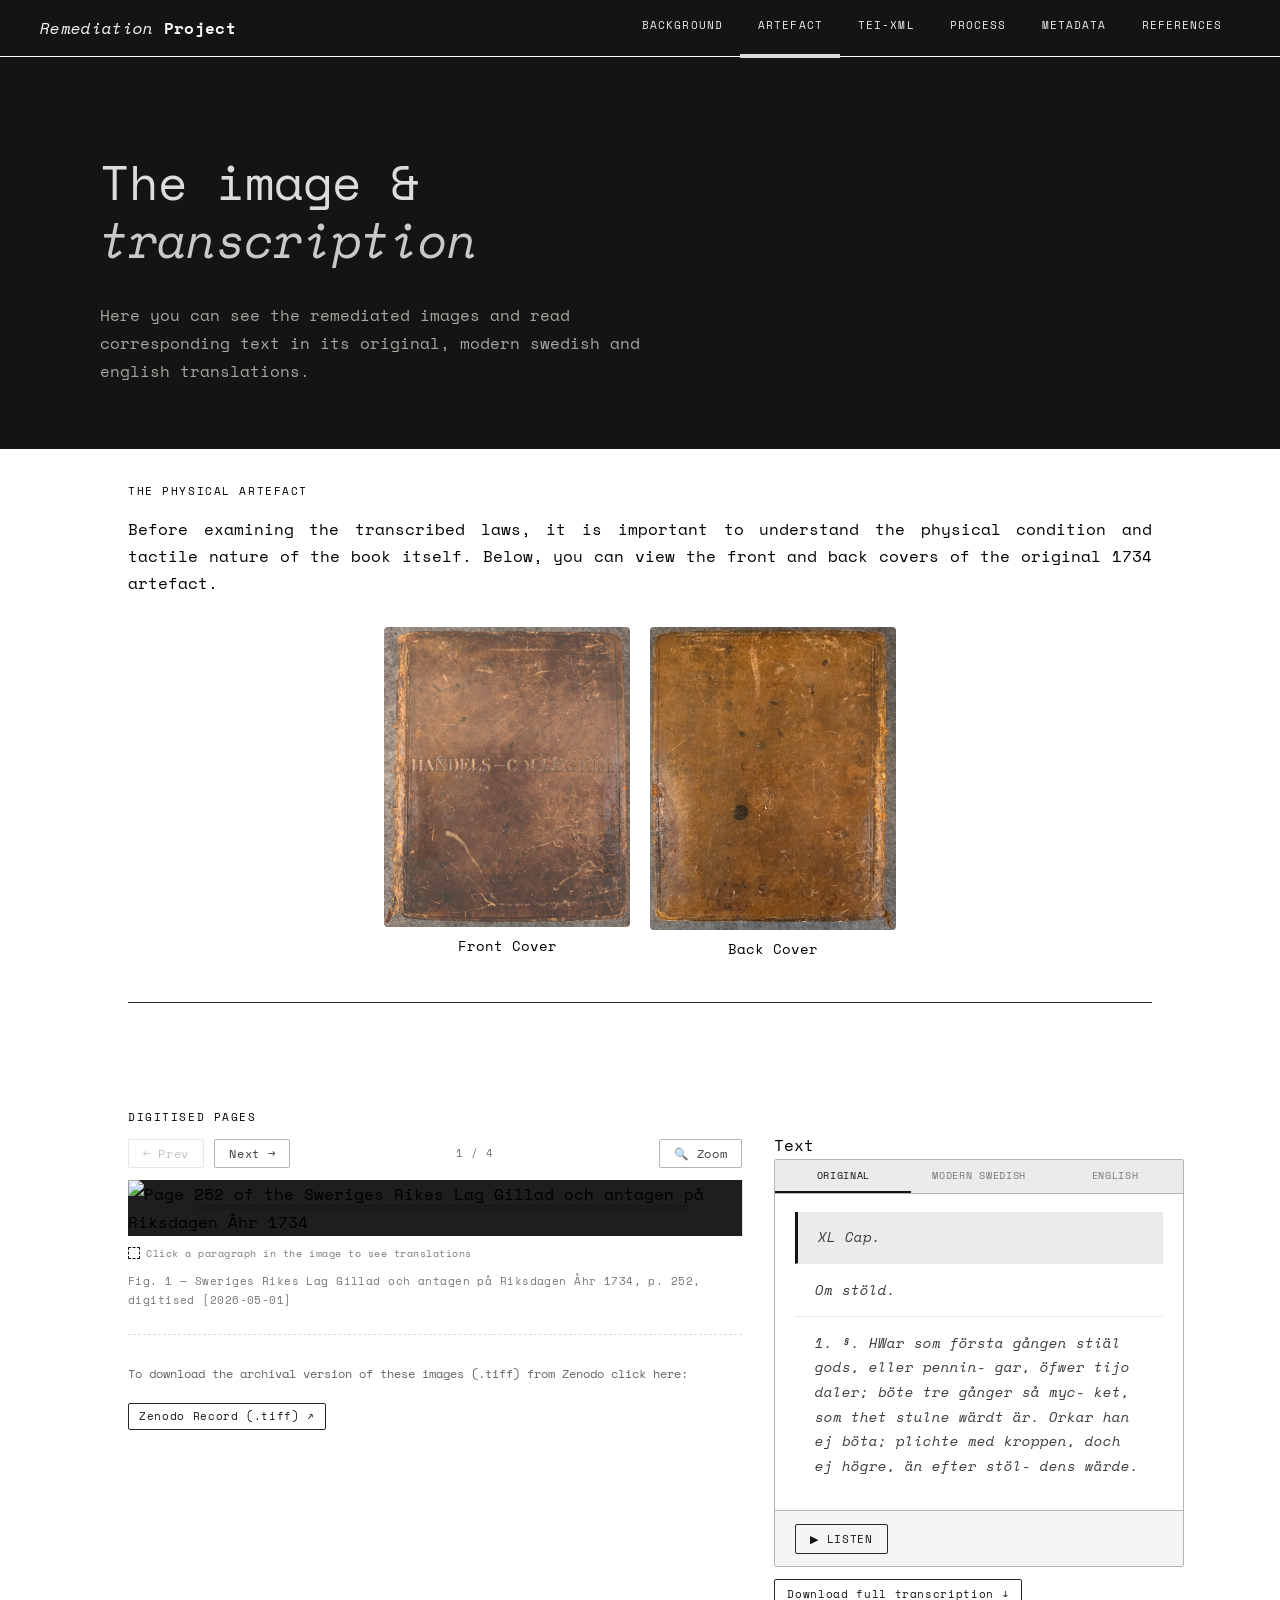
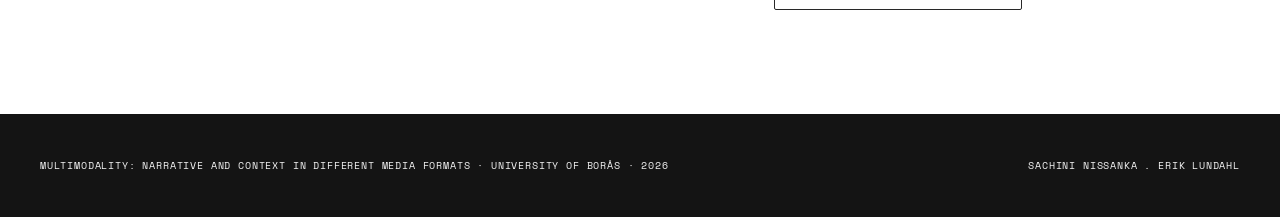
==== commit dc1325a5: "Fix metadata for all images, add help button to index page, add content to index page, change order " ====
--- a/artefact.html
+++ b/artefact.html
@@ -13,10 +13,11 @@
         <a href="index.html" class="nav-logo">Remediation <span>Project</span></a>
         <ul class="nav-links">
             <li><a href="index.html">Background</a></li>
+            <li><a href="artefact.html" class="active">Artefact</a></li>
+            <li><a href="teixml.html">TEI-XML</a></li>
             <li><a href="process.html">Process</a></li>
-            <li><a href="artefact.html", class="active">Artefact</a></li>
-            <li><a href="teixml.html">TEI-XML</a></li>
-            <li><a href="references.html">references</a></li>
+            <li><a href="metadata.html">Metadata</a></li>
+            <li><a href="references.html">References</a></li>
         </ul>
     </nav>
     <header class="page-header">
@@ -35,36 +36,17 @@
         <div>
             <span class="topic">The Physical Artefact</span>
             <div class="bodytext">
-                <p>Before examining the specific laws, it is important to understand the physical dimensions and condition of the book. Below is the cover, the backside, and a comparison with a modern Swedish law book to demonstrate its scale.</p>
-            </div>
-            
-            <div class="book-showcase-grid">
+                <p>Before examining the transcribed laws, it is important to understand the physical condition and 
+                  tactile nature of the book itself. 
+                  Below, you can view the front and back covers of the original 1734 artefact.</p> 
+            <div class="book-showcase-grid"> 
                 <div class="gallery-item">
-                    <div class="img-frame">
-                        <img src="assets/images/DocumentCoverwMetadata.webp" alt="Front cover of the 1734 Law book">
-                    </div>
+                    <img src="assets/images/DocumentCoverwMetadata.webp" alt="Front cover of the 1734 Law book">
                     <p class="caption">Front Cover</p>
                 </div>
                 <div class="gallery-item">
-                    <div class="img-frame">
-                        <img src="assets/images/BackgroundDocumentwMetadata.webp" alt="Back cover of the 1734 Law book">
-                    </div>
+                    <img src="assets/images/BackgroundDocumentwMetadata.webp" alt="Back cover of the 1734 Law book">
                     <p class="caption">Back Cover</p>
-                </div>
-
-                <div class="divider" aria-hidden="true"></div>
-
-                <div class="gallery-item">
-                    <div class="img-frame">
-                        <img src="assets/images/DocumentComparisonTopwMetadata.webp" alt="1734 Law book next to modern law book">
-                    </div>
-                    <p class="caption">Scale Comparison (Top)</p>
-                </div>
-                <div class="gallery-item">
-                    <div class="img-frame">
-                        <img src="assets/images/DocumentComparisonSidewMetadata.webp" alt="Thickness comparison of the books">
-                    </div>
-                    <p class="caption">Scale Comparison (Side)</p>
                 </div>
             </div>
         </div>
@@ -91,9 +73,17 @@
       </div>
       <p class="img-hint">Click a paragraph in the image to see translations</p>
       <p class="img-caption" id="img-caption">Fig. 1 &mdash; Sweriges Rikes Lag Gillad och antagen på Riksdagen Åhr 1734, p. 252, digitised [2026-05-01]</p>
-      <div class="img-download-row">
-        <a class="img-download" href="assets/images/P1stoldwMetadataedit.webp" download id="img-download">Download image &darr;</a>
-        <a class="img-download" href="assets/images/P1stoldMetadata.xml" download id="meta-download">Download metadata XML &darr;</a>
+      <div style="margin-top: 1.5rem; border-top: 1px dashed rgb(220, 220, 220); padding-top: 1rem;">
+          <p style="font-family: 'Space Mono', monospace; font-size: 0.75rem; color: rgb(100, 100, 100); margin-bottom: 0.6rem;">
+              To download the archival version of these images (.tiff) from Zenodo click here:
+          </p>
+          <a class="img-download" 
+             href="https://zenodo.org/records/20136589?token=eyJhbGciOiJIUzUxMiJ9.eyJpZCI6IjBjZTcwMmU5LTFiZDQtNDY0Yy05NDI1LTYwM2FkZjY0NWVkYiIsImRhdGEiOnt9LCJyYW5kb20iOiIwYjNjYzUwZmM4NTU2ZTJlODY5Y2YwOTcyOGQ5Yzg0ZiJ9.9drrH-7Mu8QF5Arz-gqbstbYqukb-TN5h6GBNgfD9hN3EqO8ZcZ7LyEtts3EzfsPJ3Sm4oDgpH50rSIz7U8sww" 
+             target="_blank" 
+             rel="noopener noreferrer"
+             style="display: inline-block;">
+            Zenodo Record (.tiff) &nearr;
+          </a>
       </div>
     </div>
     <div class="trans-right">
--- a/style.css
+++ b/style.css
@@ -292,18 +292,6 @@
     }
 
     .img-download:hover { background: rgb(235, 235, 235); }
-
-    .img-download-row {
-        display: flex;
-        flex-wrap: wrap;
-        gap: 8px;
-        margin-top: 0.6rem;
-    }
-
-    /* Remove the individual margin-top now that the row handles spacing */
-    .img-download-row .img-download {
-        margin-top: 0;
-    }
 
     .trans-right {
       width: 100%;
@@ -493,8 +481,6 @@
   position: sticky;
   top: 56px;             
 }
-
-
 
 .meta-table {
   width: 100%;
@@ -940,78 +926,50 @@
     grid-template-columns: 1fr 1.77fr; 
     align-items: center; /* Vertically centers them if heights are slightly off */
 }
-/* --- Book Showcase: 4 columns, 1 row, vertical divider in the middle --- */
+/* --- The Stacked Book Showcase (50% Smaller) --- */
 .book-showcase-grid {
     display: grid;
-    grid-template-columns: 1fr 1fr 1px 1fr 1fr;
-    gap: 0 16px;
-    width: 100%;
+    grid-template-columns: repeat(2, 1fr); 
+    gap: 20px;
+    
+    /* NEW: Shrink the grid to 50% and center it */
+    width: 50%; 
     margin-top: 30px;
-    align-items: start;
-}
-
-/* The vertical divider column */
-.book-showcase-grid .divider {
-    grid-column: 3;
-    grid-row: 1 / 3; /* spans both the image row and caption row */
-    background: rgb(180, 180, 180);
-    width: 1px;
-    align-self: stretch;
-    justify-self: center;
-}
-
-/* Each gallery item holds the img + caption */
-.book-showcase-grid .gallery-item {
-    display: flex;
-    flex-direction: column;
-}
-
-/* Uniform image frame: contain keeps full image, no crop */
-.book-showcase-grid .gallery-item .img-frame {
-    width: 100%;
-    height: 320px;
-    background: rgb(235, 235, 235);
+    margin-left: auto; 
+    margin-right: auto; 
+}
+
+/* Tells the wide images to stretch across BOTH columns */
+.book-showcase-grid .showcase-wide {
+    grid-column: span 2; 
+}
+
+.book-showcase-grid img {
+    width: 100%; /* Keeps the image fitting its new, smaller column perfectly */
+    height: auto;
     border-radius: 4px;
-    display: flex;
-    align-items: center;
-    justify-content: center;
-    overflow: hidden;
-}
-
-.book-showcase-grid .gallery-item .img-frame img {
-    max-width: 100%;
-    max-height: 100%;
-    width: auto;
-    height: auto;
-    object-fit: contain;
     display: block;
-    border-radius: 2px;
-}
-
-/* Center the captions */
+}
+
+/* Center the captions to match the centered gallery */
 .book-showcase-grid .caption {
     text-align: center;
-    margin-top: 8px;
-    font-size: 0.85em;
-}
-
-/* Mobile: stack into 2 columns, hide divider */
+}
+
+/* Mobile Responsiveness: Make it bigger on small screens so it's still readable */
 @media (max-width: 768px) {
     .book-showcase-grid {
-        grid-template-columns: 1fr 1fr;
-        gap: 16px;
-    }
-    .book-showcase-grid .divider {
-        display: none;
-    }
-    .book-showcase-grid .gallery-item .img-frame {
-        height: 200px;
-    }
-}
-
-@media (max-width: 500px) {
+        width: 80%; /* Gives it a bit more room on tablets */
+    }
+}
+
+@media (max-width: 600px) {
     .book-showcase-grid {
-        grid-template-columns: 1fr;
+        width: 100%; /* Goes back to full width on tiny phone screens */
+        grid-template-columns: 1fr; /* Stacks vertically */
+    }
+    .book-showcase-grid .showcase-wide {
+        grid-column: span 1; 
     }
 }
 
@@ -1083,4 +1041,100 @@
     justify-content: center;
     font-size: 14px;
     box-shadow: 0 0 8px rgba(0,0,0,0.5);
+}
+
+.page-header {
+    position: relative; 
+}
+
+
+/* ── HELP BUTTON ── */
+.help-btn {
+    position: absolute;
+    top: 4.5rem; /* Raised to align perfectly with the H1 */
+    right: 2.5rem; /* Matched the padding of the page border */
+    width: 32px;
+    height: 32px;
+    background: transparent;
+    color: white;
+    border: 1.5px solid white;
+    border-radius: 2px;
+    font-family: "Space Mono", monospace;
+    font-weight: bold;
+    font-size: 1.1rem;
+    cursor: pointer;
+    display: flex;
+    align-items: center;
+    justify-content: center;
+    transition: all 0.2s ease;
+    z-index: 10; 
+}
+
+.help-btn:hover {
+    background: white;
+    color: black;
+}
+
+/* ── HELP MODAL (THE MISSING POP-UP STYLES) ── */
+.help-modal {
+    display: none; 
+    position: fixed;
+    z-index: 2000;
+    left: 0;
+    top: 0;
+    width: 100%;
+    height: 100%;
+    background-color: rgba(0, 0, 0, 0.6);
+    backdrop-filter: blur(3px);
+}
+
+.help-modal-content {
+    background-color: rgb(250, 250, 250);
+    margin: 10% auto;
+    width: 90%;
+    max-width: 500px;
+    border: 1px solid rgb(200, 200, 200);
+    border-radius: 2px;
+    box-shadow: 0 4px 15px rgba(0,0,0,0.2);
+}
+
+.help-modal-header {
+    background-color: rgb(240, 240, 240);
+    border-bottom: 1px solid rgb(220, 220, 220);
+    padding: 0.5rem 1rem;
+    display: flex;
+    justify-content: space-between;
+    align-items: center;
+    font-family: "Space Mono", monospace;
+    font-size: 0.75rem;
+    font-weight: 700;
+    color: rgb(20, 20, 20);
+}
+
+.close-help-btn {
+    background: none;
+    border: none;
+    font-family: inherit;
+    font-size: 0.75rem;
+    cursor: pointer;
+    color: rgb(100, 100, 100);
+}
+
+.close-help-btn:hover {
+    color: black;
+}
+
+.help-modal-body {
+    padding: 1.5rem;
+    color: rgb(40, 40, 40);
+}
+
+.help-modal-body ul {
+    margin-top: 1rem;
+    padding-left: 1.2rem;
+}
+
+.help-modal-body li {
+    margin-bottom: 0.5rem;
+    font-size: 0.85rem;
 }
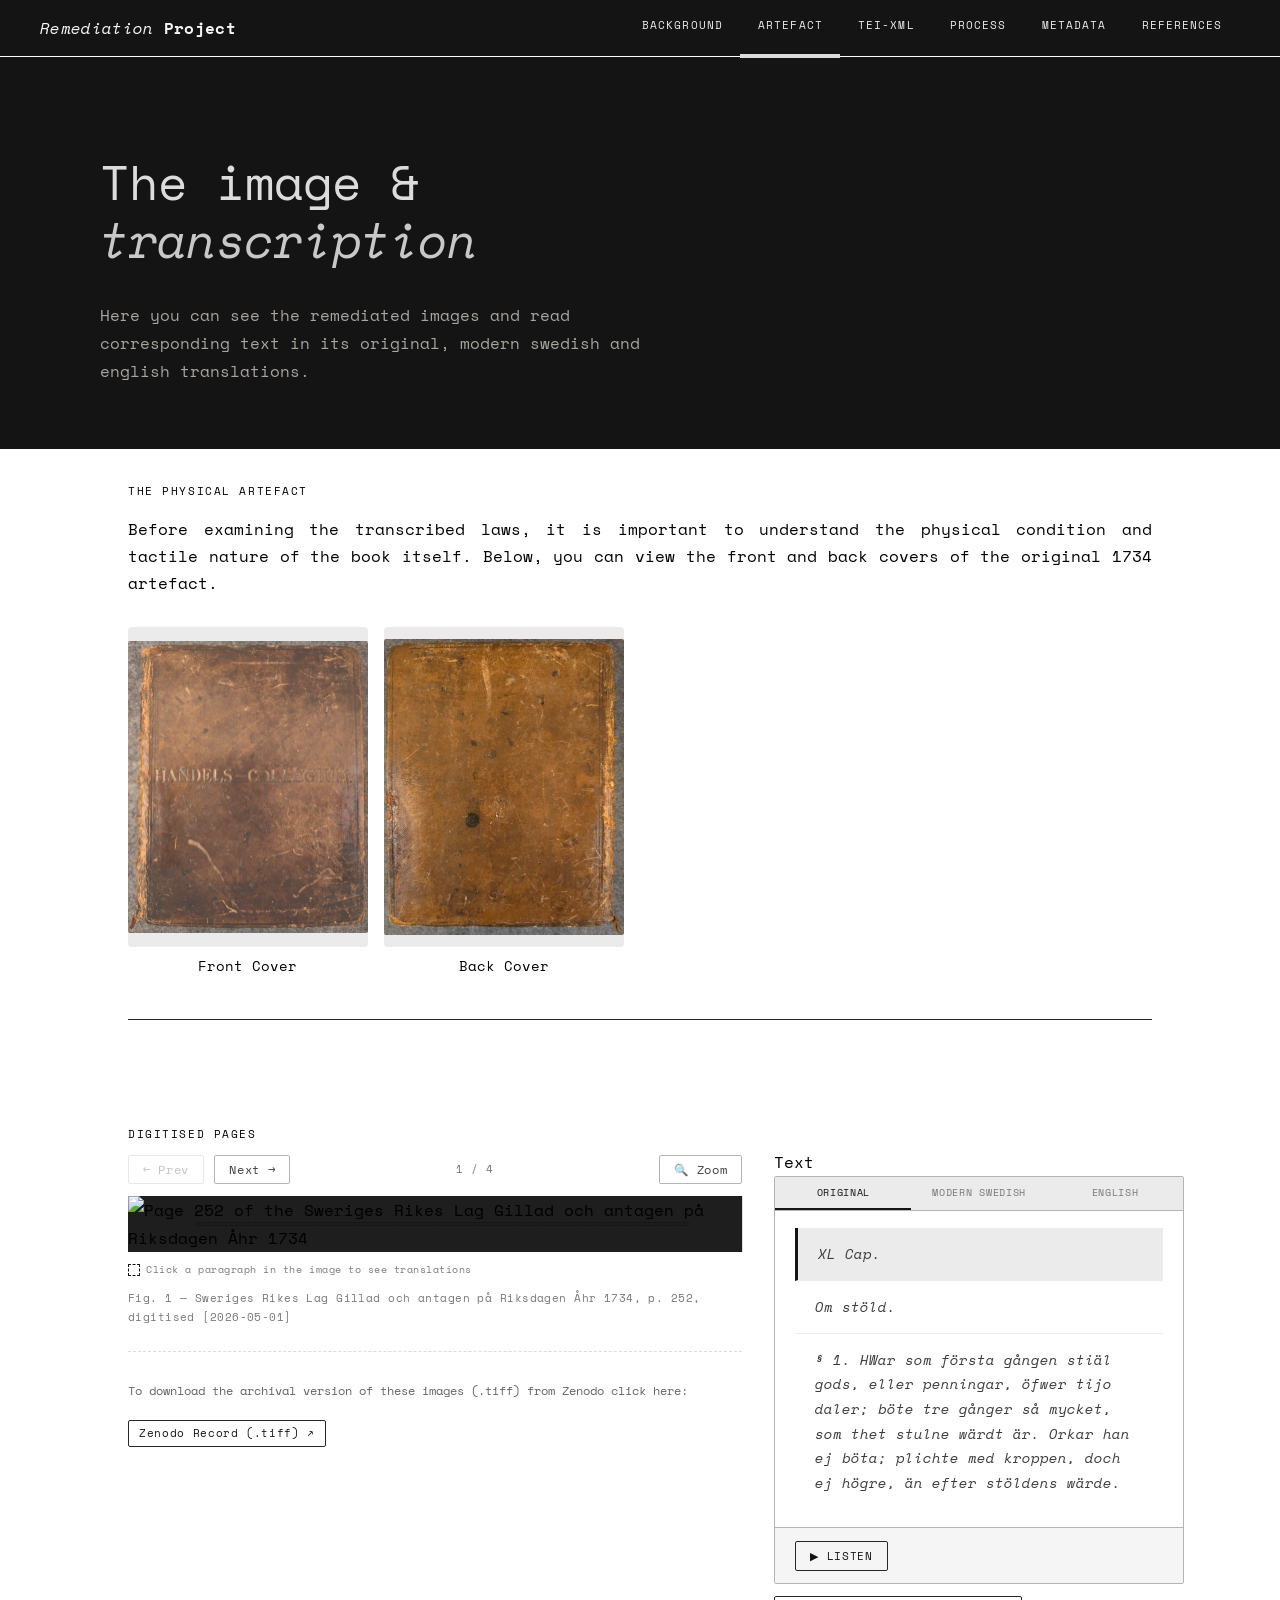
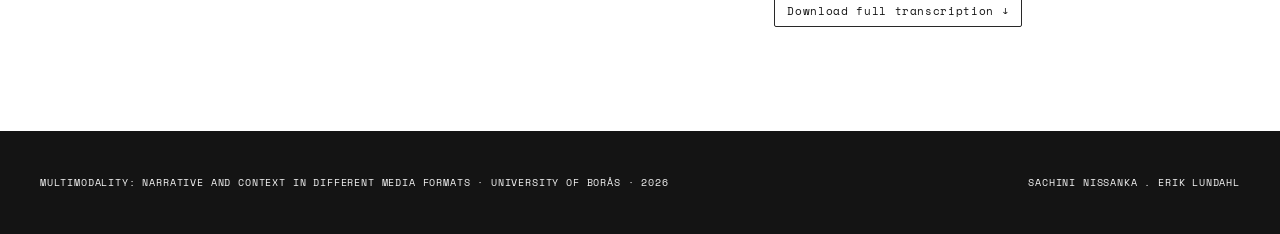
==== commit 3f15f13b: "Merge branch 'main' into erikbranch" ====
--- a/artefact.html
+++ b/artefact.html
@@ -41,11 +41,15 @@
                   Below, you can view the front and back covers of the original 1734 artefact.</p> 
             <div class="book-showcase-grid"> 
                 <div class="gallery-item">
-                    <img src="assets/images/DocumentCoverwMetadata.webp" alt="Front cover of the 1734 Law book">
+                    <div class="img-frame">
+                        <img src="assets/images/DocumentCoverwMetadata.webp" alt="Front cover of the 1734 Law book">
+                    </div>
                     <p class="caption">Front Cover</p>
                 </div>
                 <div class="gallery-item">
-                    <img src="assets/images/BackgroundDocumentwMetadata.webp" alt="Back cover of the 1734 Law book">
+                    <div class="img-frame">
+                        <img src="assets/images/BackgroundDocumentwMetadata.webp" alt="Back cover of the 1734 Law book">
+                    </div>
                     <p class="caption">Back Cover</p>
                 </div>
             </div>
--- a/style.css
+++ b/style.css
@@ -292,6 +292,18 @@
     }
 
     .img-download:hover { background: rgb(235, 235, 235); }
+
+    .img-download-row {
+        display: flex;
+        flex-wrap: wrap;
+        gap: 8px;
+        margin-top: 0.6rem;
+    }
+
+    /* Remove the individual margin-top now that the row handles spacing */
+    .img-download-row .img-download {
+        margin-top: 0;
+    }
 
     .trans-right {
       width: 100%;
@@ -481,6 +493,8 @@
   position: sticky;
   top: 56px;             
 }
+
+
 
 .meta-table {
   width: 100%;
@@ -926,50 +940,78 @@
     grid-template-columns: 1fr 1.77fr; 
     align-items: center; /* Vertically centers them if heights are slightly off */
 }
-/* --- The Stacked Book Showcase (50% Smaller) --- */
+/* --- Book Showcase: 4 columns, 1 row, vertical divider in the middle --- */
 .book-showcase-grid {
     display: grid;
-    grid-template-columns: repeat(2, 1fr); 
-    gap: 20px;
-    
-    /* NEW: Shrink the grid to 50% and center it */
-    width: 50%; 
+    grid-template-columns: 1fr 1fr 1px 1fr 1fr;
+    gap: 0 16px;
+    width: 100%;
     margin-top: 30px;
-    margin-left: auto; 
-    margin-right: auto; 
-}
-
-/* Tells the wide images to stretch across BOTH columns */
-.book-showcase-grid .showcase-wide {
-    grid-column: span 2; 
-}
-
-.book-showcase-grid img {
-    width: 100%; /* Keeps the image fitting its new, smaller column perfectly */
+    align-items: start;
+}
+
+/* The vertical divider column */
+.book-showcase-grid .divider {
+    grid-column: 3;
+    grid-row: 1 / 3; /* spans both the image row and caption row */
+    background: rgb(180, 180, 180);
+    width: 1px;
+    align-self: stretch;
+    justify-self: center;
+}
+
+/* Each gallery item holds the img + caption */
+.book-showcase-grid .gallery-item {
+    display: flex;
+    flex-direction: column;
+}
+
+/* Uniform image frame: contain keeps full image, no crop */
+.book-showcase-grid .gallery-item .img-frame {
+    width: 100%;
+    height: 320px;
+    background: rgb(235, 235, 235);
+    border-radius: 4px;
+    display: flex;
+    align-items: center;
+    justify-content: center;
+    overflow: hidden;
+}
+
+.book-showcase-grid .gallery-item .img-frame img {
+    max-width: 100%;
+    max-height: 100%;
+    width: auto;
     height: auto;
-    border-radius: 4px;
+    object-fit: contain;
     display: block;
-}
-
-/* Center the captions to match the centered gallery */
+    border-radius: 2px;
+}
+
+/* Center the captions */
 .book-showcase-grid .caption {
     text-align: center;
-}
-
-/* Mobile Responsiveness: Make it bigger on small screens so it's still readable */
+    margin-top: 8px;
+    font-size: 0.85em;
+}
+
+/* Mobile: stack into 2 columns, hide divider */
 @media (max-width: 768px) {
     .book-showcase-grid {
-        width: 80%; /* Gives it a bit more room on tablets */
-    }
-}
-
-@media (max-width: 600px) {
+        grid-template-columns: 1fr 1fr;
+        gap: 16px;
+    }
+    .book-showcase-grid .divider {
+        display: none;
+    }
+    .book-showcase-grid .gallery-item .img-frame {
+        height: 200px;
+    }
+}
+
+@media (max-width: 500px) {
     .book-showcase-grid {
-        width: 100%; /* Goes back to full width on tiny phone screens */
-        grid-template-columns: 1fr; /* Stacks vertically */
-    }
-    .book-showcase-grid .showcase-wide {
-        grid-column: span 1; 
+        grid-template-columns: 1fr;
     }
 }
 
@@ -1041,10 +1083,6 @@
     justify-content: center;
     font-size: 14px;
     box-shadow: 0 0 8px rgba(0,0,0,0.5);
-}
-
-.page-header {
-    position: relative; 
 }
 
 
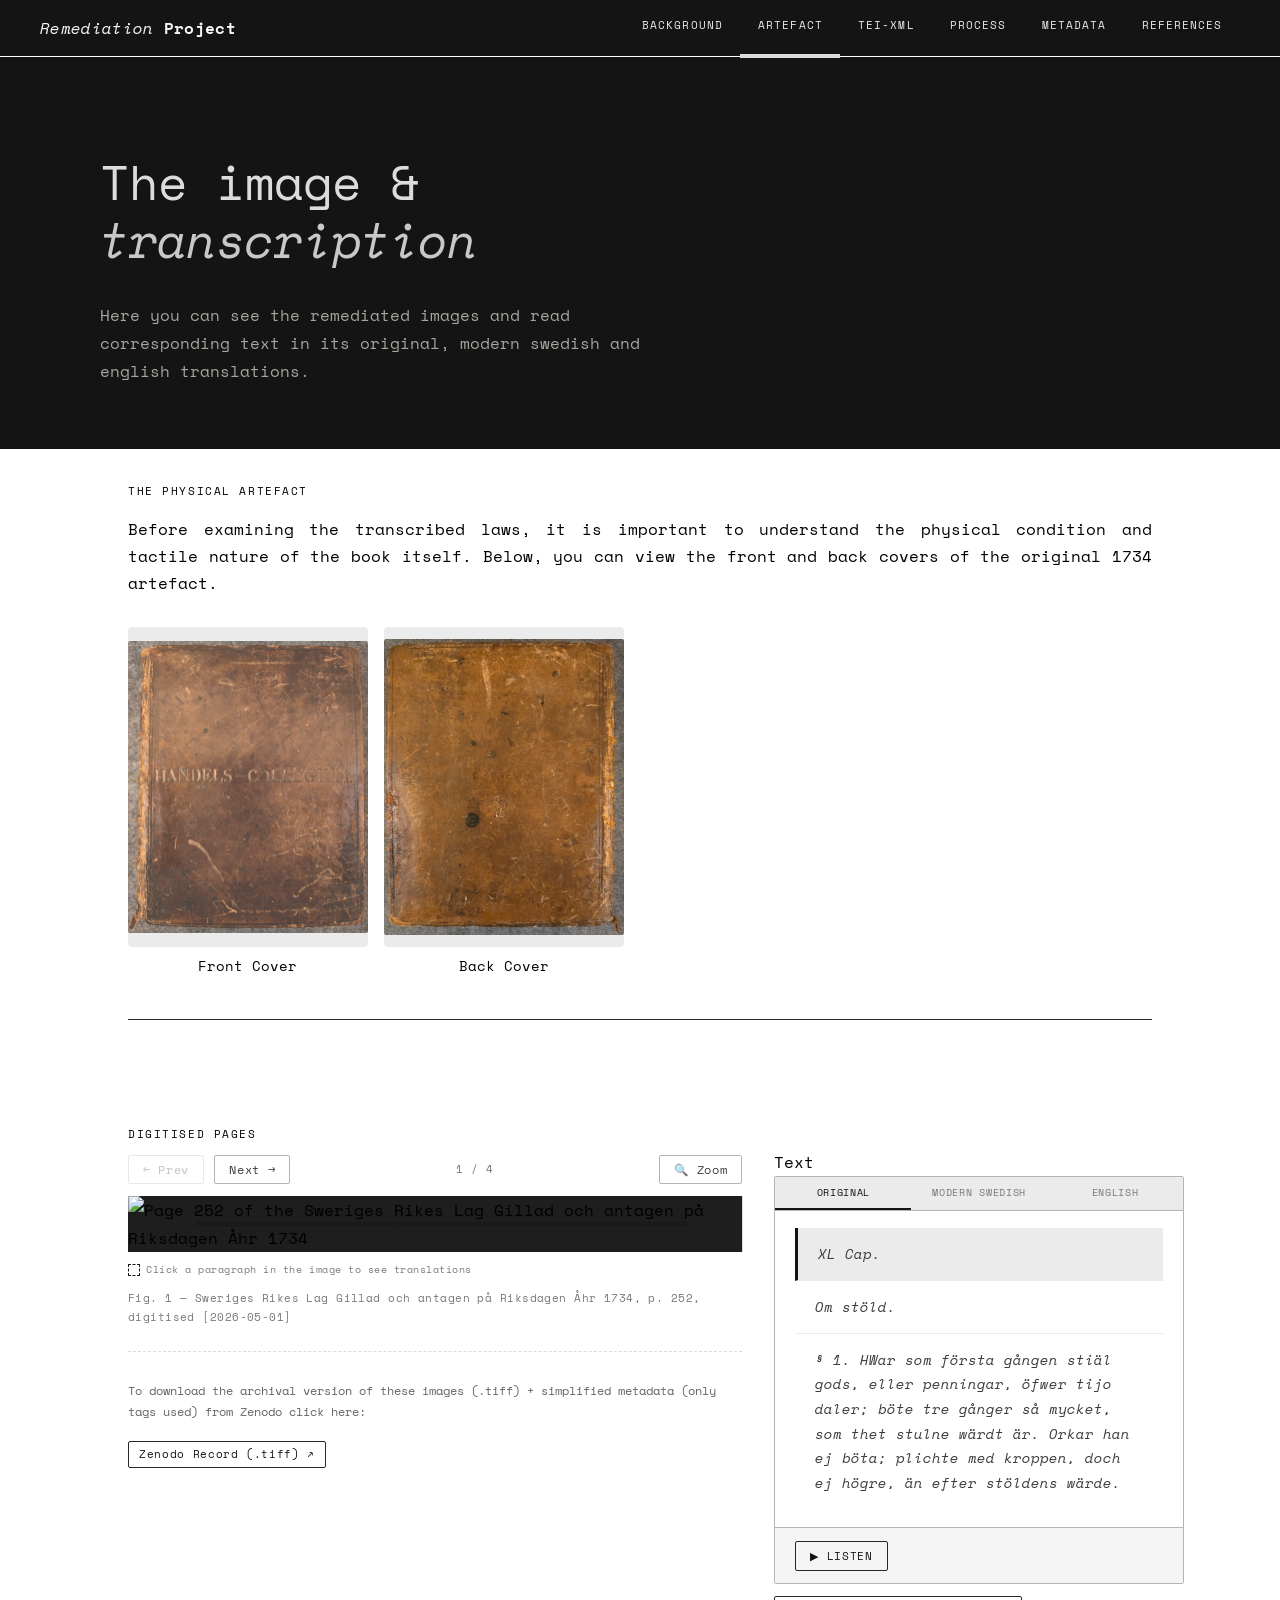
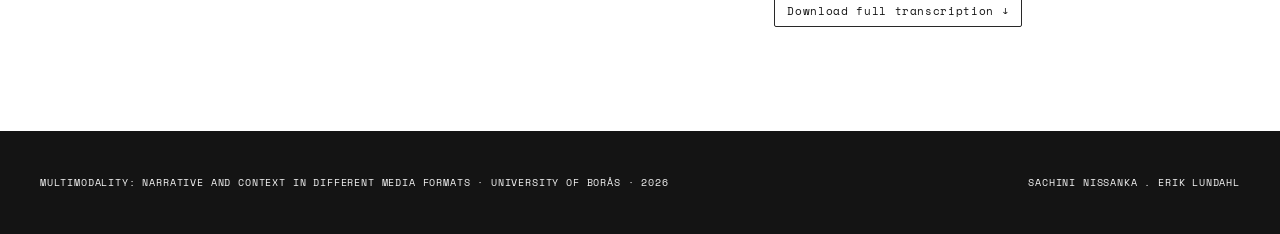
==== commit d5499645: "Add copyright tags to all img metadata. Reupload images + metadata to Zenodo, Reupload images with c" ====
--- a/artefact.html
+++ b/artefact.html
@@ -79,7 +79,7 @@
       <p class="img-caption" id="img-caption">Fig. 1 &mdash; Sweriges Rikes Lag Gillad och antagen på Riksdagen Åhr 1734, p. 252, digitised [2026-05-01]</p>
       <div style="margin-top: 1.5rem; border-top: 1px dashed rgb(220, 220, 220); padding-top: 1rem;">
           <p style="font-family: 'Space Mono', monospace; font-size: 0.75rem; color: rgb(100, 100, 100); margin-bottom: 0.6rem;">
-              To download the archival version of these images (.tiff) from Zenodo click here:
+              To download the archival version of these images (.tiff) + simplified metadata (only tags used) from Zenodo click here:
           </p>
           <a class="img-download" 
              href="https://zenodo.org/records/20136589?token=eyJhbGciOiJIUzUxMiJ9.eyJpZCI6IjBjZTcwMmU5LTFiZDQtNDY0Yy05NDI1LTYwM2FkZjY0NWVkYiIsImRhdGEiOnt9LCJyYW5kb20iOiIwYjNjYzUwZmM4NTU2ZTJlODY5Y2YwOTcyOGQ5Yzg0ZiJ9.9drrH-7Mu8QF5Arz-gqbstbYqukb-TN5h6GBNgfD9hN3EqO8ZcZ7LyEtts3EzfsPJ3Sm4oDgpH50rSIz7U8sww" 
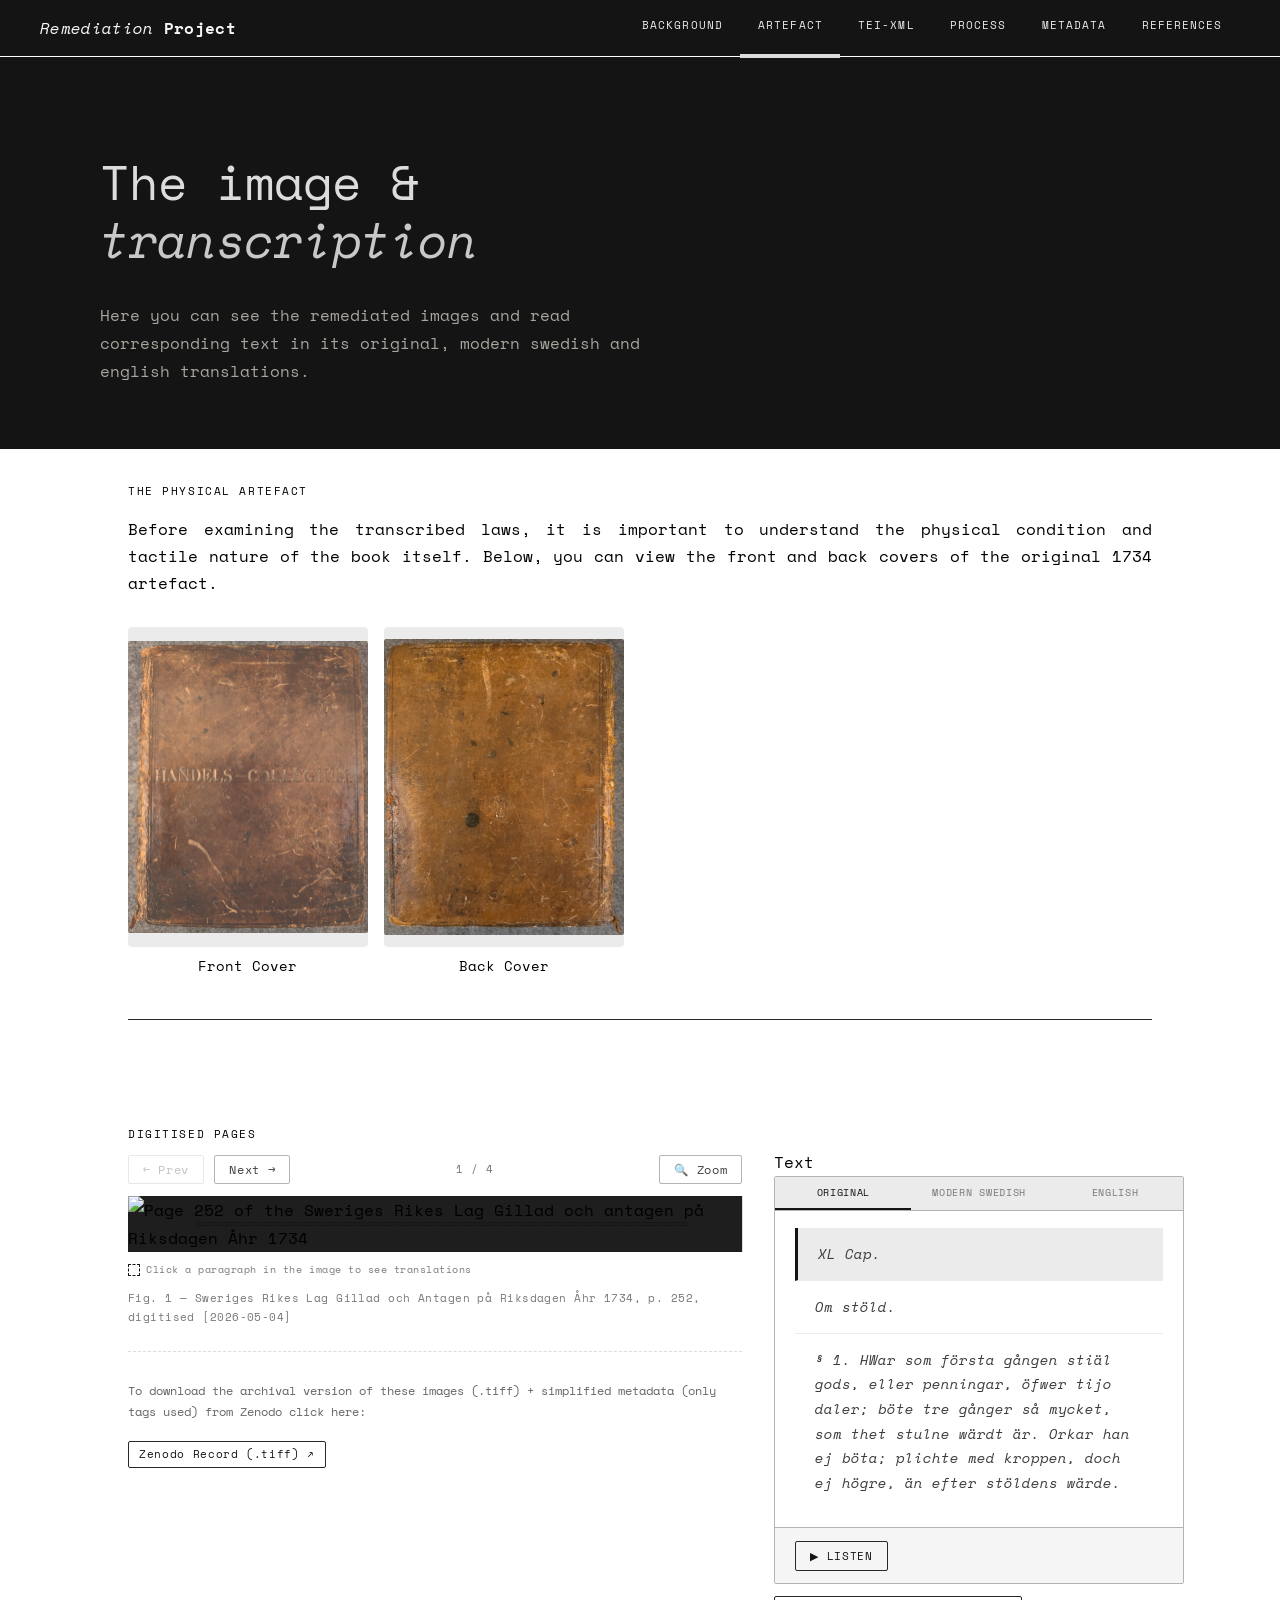
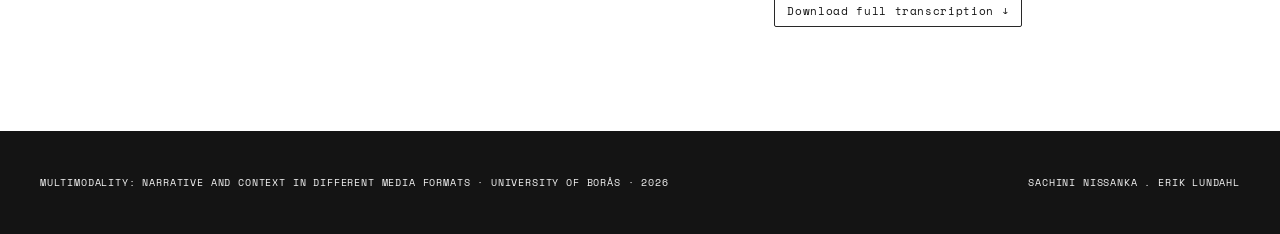
==== commit 8856a766: "completed background page." ====
--- a/artefact.html
+++ b/artefact.html
@@ -76,7 +76,7 @@
         <div class="zone-overlay" id="zone-overlay"></div>
       </div>
       <p class="img-hint">Click a paragraph in the image to see translations</p>
-      <p class="img-caption" id="img-caption">Fig. 1 &mdash; Sweriges Rikes Lag Gillad och antagen på Riksdagen Åhr 1734, p. 252, digitised [2026-05-01]</p>
+      <p class="img-caption" id="img-caption">Fig. 1 &mdash; Sweriges Rikes Lag Gillad och Antagen på Riksdagen Åhr 1734, p. 252, digitised [2026-05-04]</p>
       <div style="margin-top: 1.5rem; border-top: 1px dashed rgb(220, 220, 220); padding-top: 1rem;">
           <p style="font-family: 'Space Mono', monospace; font-size: 0.75rem; color: rgb(100, 100, 100); margin-bottom: 0.6rem;">
               To download the archival version of these images (.tiff) + simplified metadata (only tags used) from Zenodo click here:
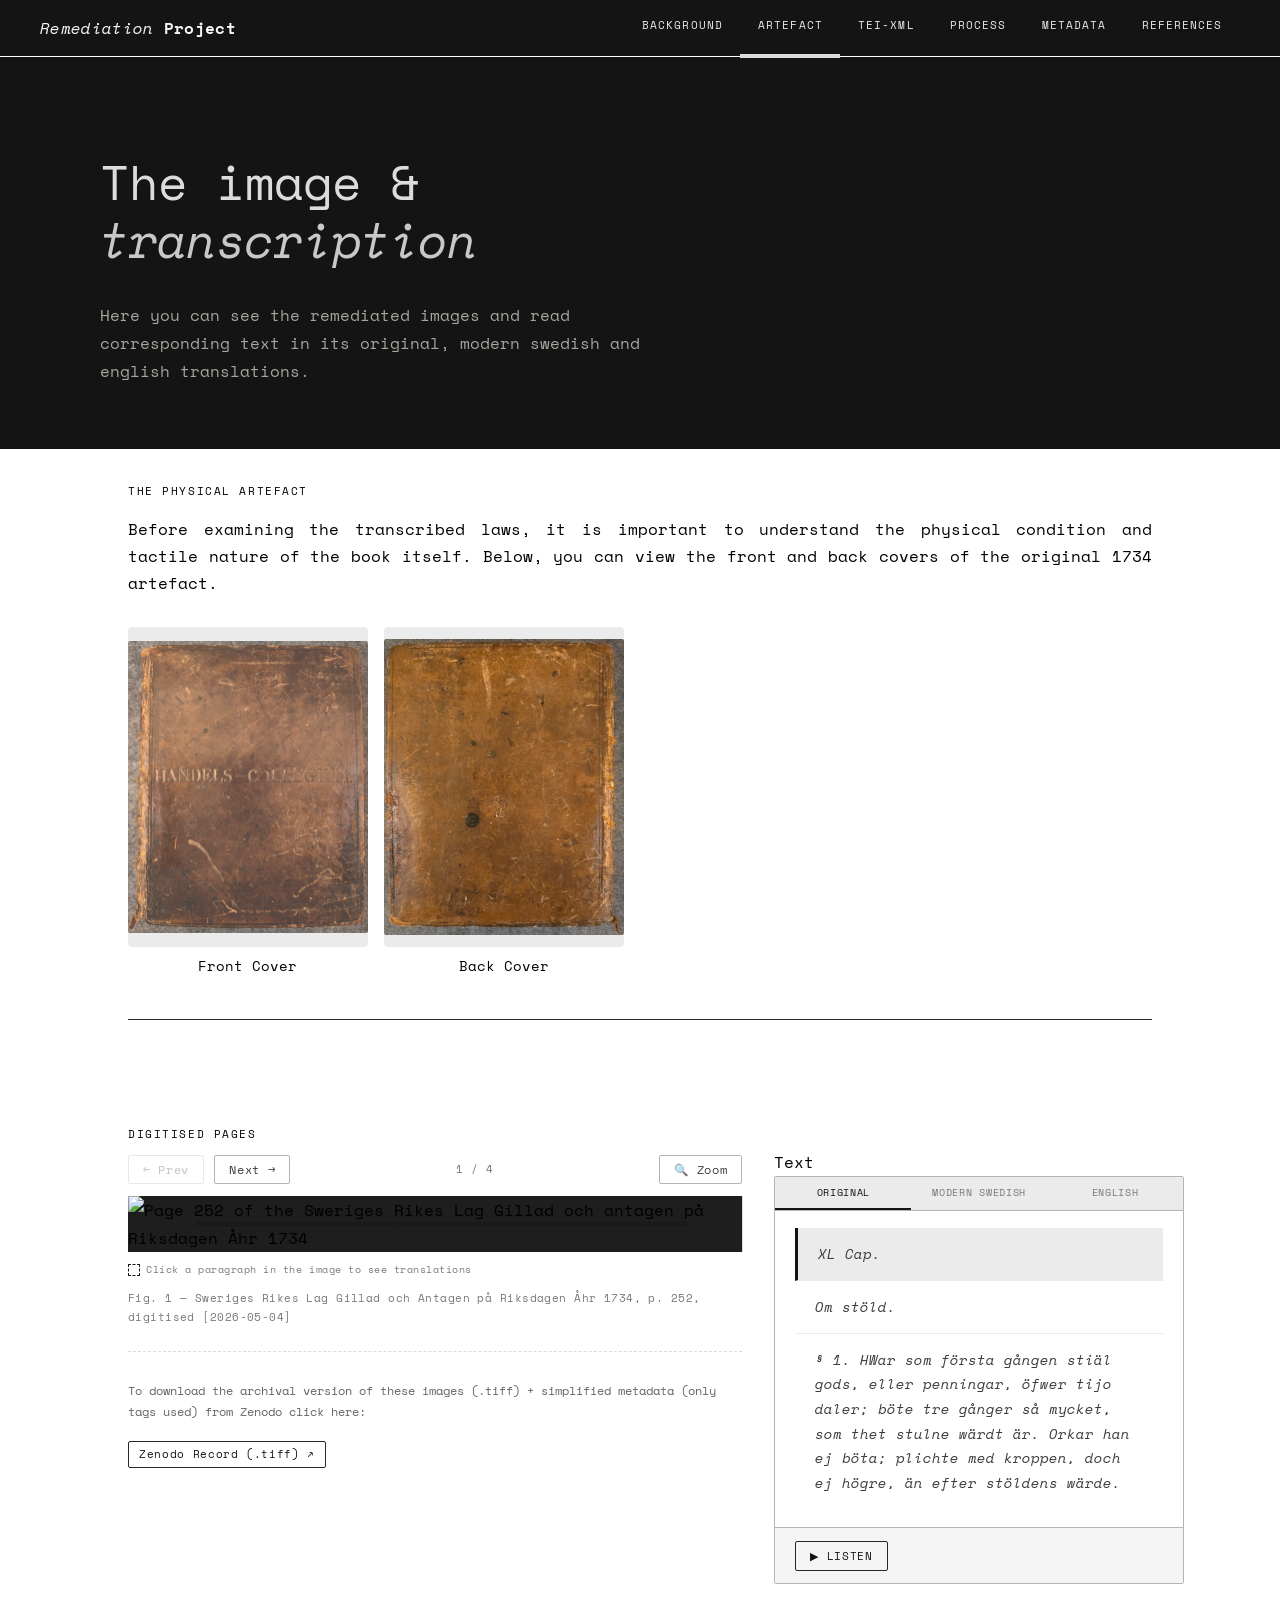
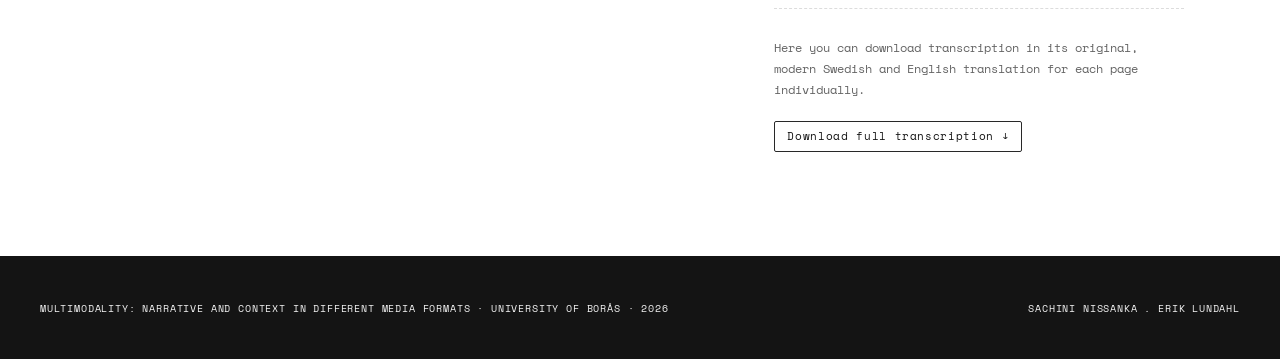
==== commit 9ce8d551: "artefact page transcription updated." ====
--- a/artefact.html
+++ b/artefact.html
@@ -23,7 +23,7 @@
     <header class="page-header">
         <div class="page-header-inner">
             <h1>The image &<br><em>transcription</em></h1>
-            <p>Here you can see the remediated images and read corresponding text in its original, modern swedish and english translations.</p>
+            <p>Here you can see the remediated images and read corresponding text in its original, modern swedish and english translations. </p>
         </div>
     </header>
     <div class="lightbox" id="lightbox" onclick="closeLightbox()">
@@ -103,7 +103,12 @@
           <button class="tts-btn" id="tts-btn" onclick="toggleSpeech()">&#9654; Listen</button>
         </div>
       </div>
-      <a class="trans-download" id="trans-download" href="assets/transcriptions/lb17919007_5_0288.txt" download>
+      <div style="margin-top: 1.5rem; border-top: 1px dashed rgb(220, 220, 220); padding-top: 1rem;">
+          <p style="font-family: 'Space Mono', monospace; font-size: 0.75rem; color: rgb(100, 100, 100); margin-bottom: 0.6rem;">
+              Here you can download transcription in its original, modern Swedish and English translation for each page individually.
+          </p>
+      </div>
+      <a class="trans-download" id="trans-download" href="assets/transcriptions/P1stold252.txt" download>
         Download full transcription &darr;
       </a>
     </div>
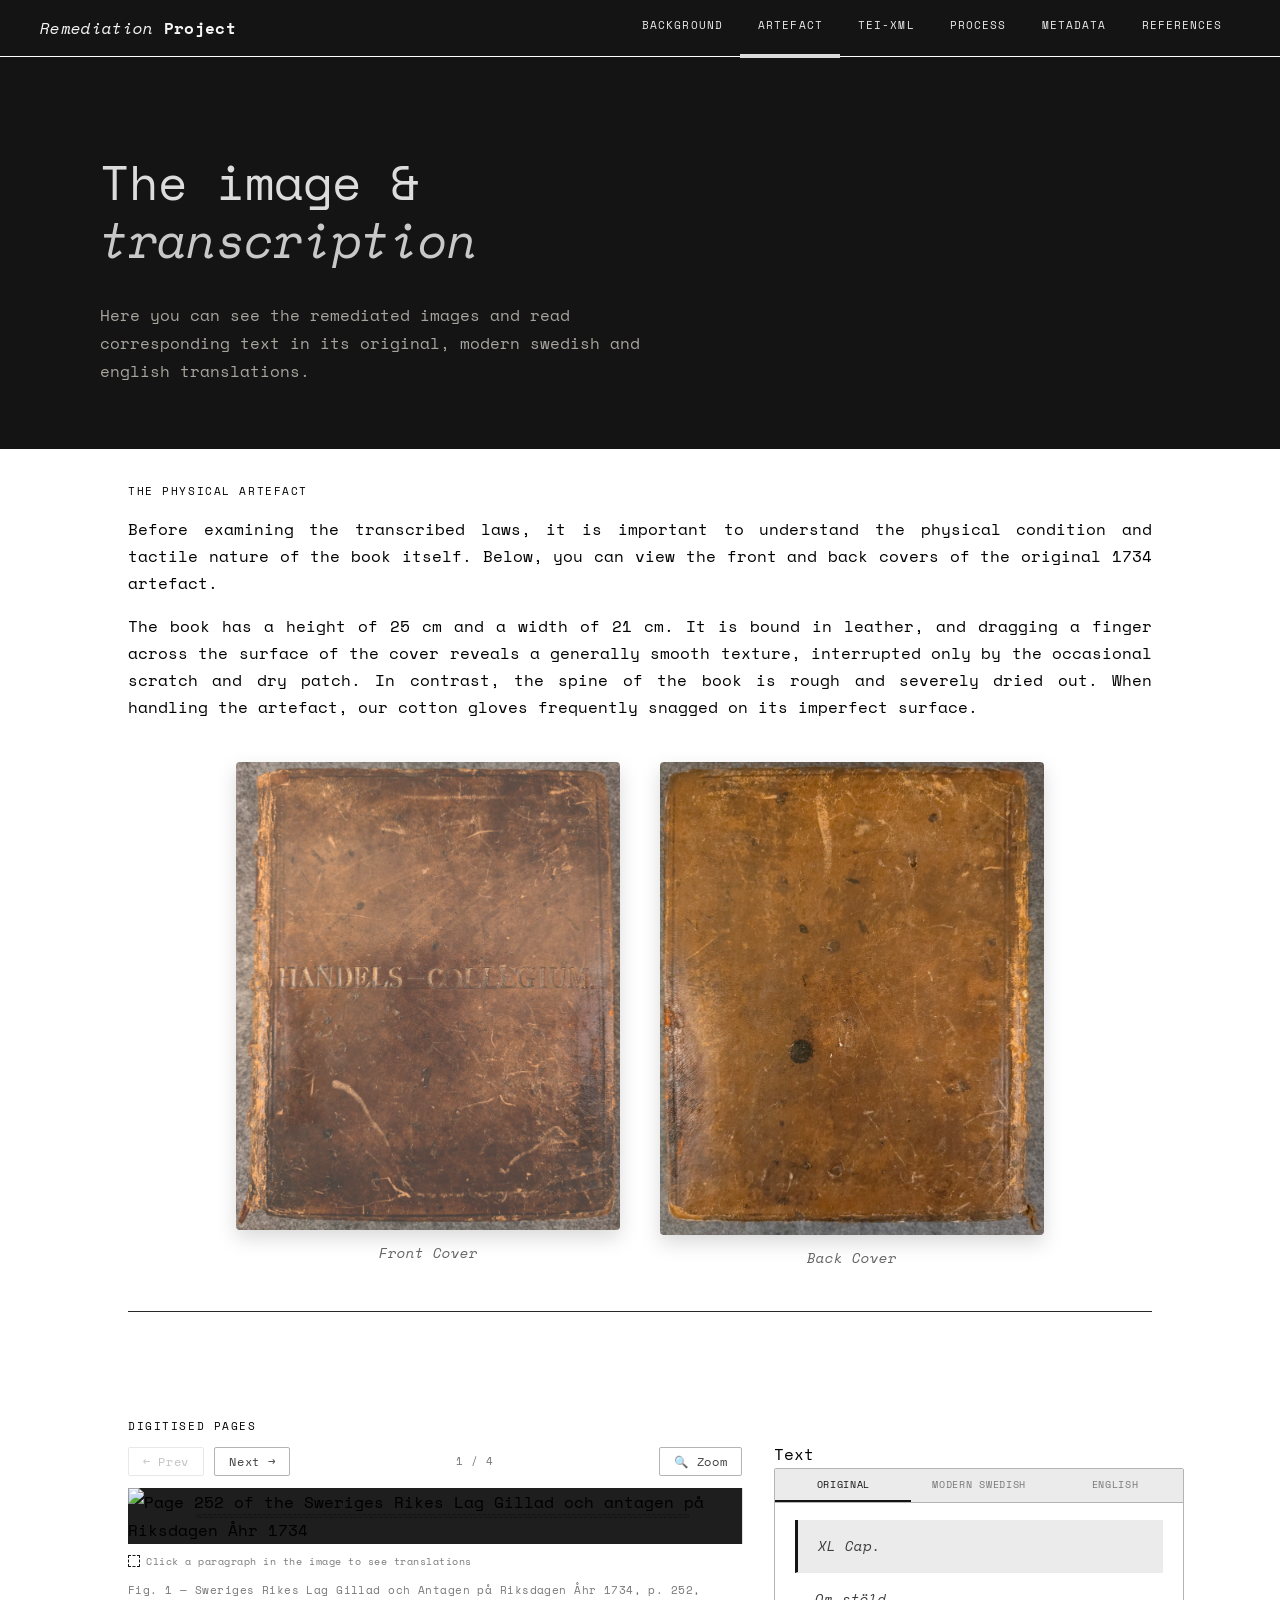
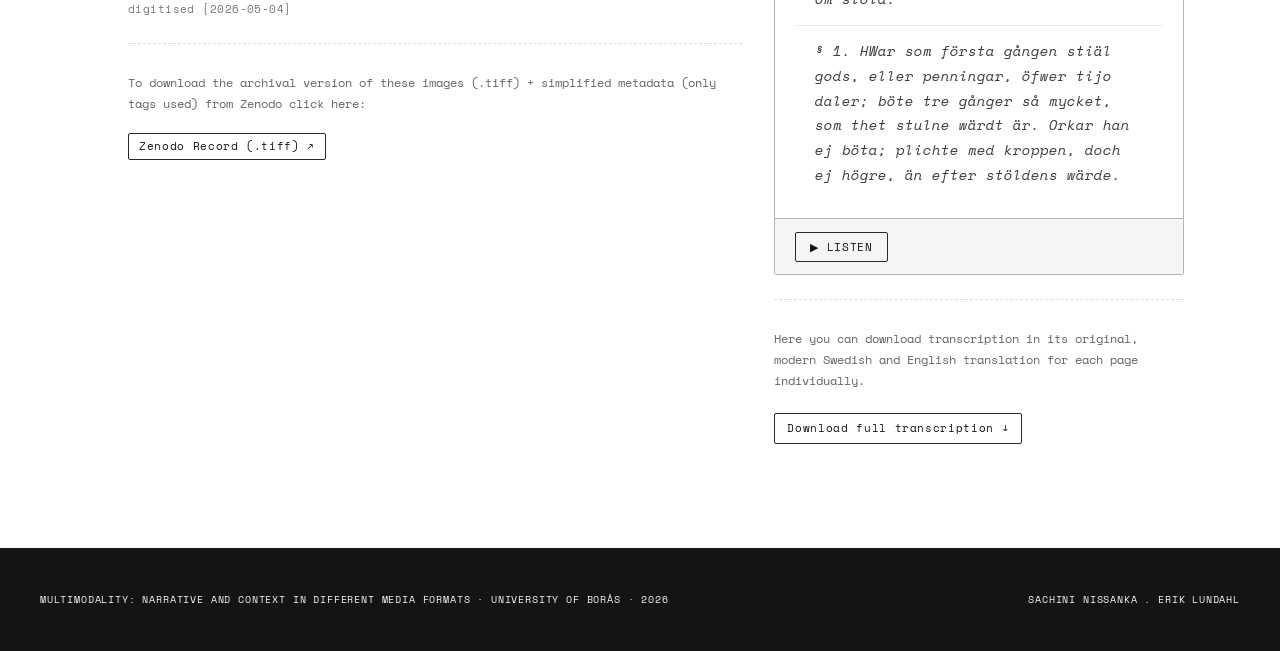
==== commit 6ba92376: "Final check of text and references + change picture display on artifact page." ====
--- a/artefact.html
+++ b/artefact.html
@@ -39,6 +39,12 @@
                 <p>Before examining the transcribed laws, it is important to understand the physical condition and 
                   tactile nature of the book itself. 
                   Below, you can view the front and back covers of the original 1734 artefact.</p> 
+                <p>
+                  The book has a height of 25 cm and a width of 21 cm. It is bound in leather, and dragging a finger 
+                  across the surface of the cover reveals a generally smooth texture, interrupted only by the occasional 
+                  scratch and dry patch. In contrast, the spine of the book is rough and severely dried out. When 
+                  handling the artefact, our cotton gloves frequently snagged on its imperfect surface.
+                </p>
             <div class="book-showcase-grid"> 
                 <div class="gallery-item">
                     <div class="img-frame">
@@ -46,6 +52,7 @@
                     </div>
                     <p class="caption">Front Cover</p>
                 </div>
+                
                 <div class="gallery-item">
                     <div class="img-frame">
                         <img src="assets/images/BackgroundDocumentwMetadata.webp" alt="Back cover of the 1734 Law book">
--- a/style.css
+++ b/style.css
@@ -934,65 +934,44 @@
 .metadata-image:hover {
     opacity: 0.88;
 }
-/* Clever asymmetric grid for mixed aspect ratios */
-.iteration-gallery.mixed-col {
-    /* The right column gets 1.8x more space than the left */
-    grid-template-columns: 1fr 1.77fr; 
-    align-items: center; /* Vertically centers them if heights are slightly off */
-}
-/* --- Book Showcase: 4 columns, 1 row, vertical divider in the middle --- */
+/* --- Book Showcase: Centered, 2 Columns, 75% Size --- */
 .book-showcase-grid {
-    display: grid;
-    grid-template-columns: 1fr 1fr 1px 1fr 1fr;
-    gap: 0 16px;
+    display: flex;
+    justify-content: center; /* Pushes both items to the dead center of the page */
+    gap: 40px; 
     width: 100%;
-    margin-top: 30px;
-    align-items: start;
-}
-
-/* The vertical divider column */
-.book-showcase-grid .divider {
-    grid-column: 3;
-    grid-row: 1 / 3; /* spans both the image row and caption row */
-    background: rgb(180, 180, 180);
-    width: 1px;
-    align-self: stretch;
-    justify-self: center;
-}
-
-/* Each gallery item holds the img + caption */
+    margin-top: 40px;
+}
+
 .book-showcase-grid .gallery-item {
     display: flex;
     flex-direction: column;
-}
-
-/* Uniform image frame: contain keeps full image, no crop */
+    width: 37.5%;
+}
+
 .book-showcase-grid .gallery-item .img-frame {
     width: 100%;
-    height: 320px;
-    background: rgb(235, 235, 235);
+    background: transparent; 
+    display: flex;
+    align-items: flex-start; 
+    justify-content: center;
+}
+
+
+.book-showcase-grid .gallery-item .img-frame img {
+    width: 100%;
+    height: auto; 
+    display: block;
     border-radius: 4px;
-    display: flex;
-    align-items: center;
-    justify-content: center;
-    overflow: hidden;
-}
-
-.book-showcase-grid .gallery-item .img-frame img {
-    max-width: 100%;
-    max-height: 100%;
-    width: auto;
-    height: auto;
-    object-fit: contain;
-    display: block;
-    border-radius: 2px;
-}
-
-/* Center the captions */
+    box-shadow: 0 8px 20px rgba(0,0,0,0.15);
+}
+
 .book-showcase-grid .caption {
     text-align: center;
-    margin-top: 8px;
+    margin-top: 12px;
     font-size: 0.85em;
+    font-style: italic;
+    color: rgb(100, 100, 100);
 }
 
 /* Mobile: stack into 2 columns, hide divider */
